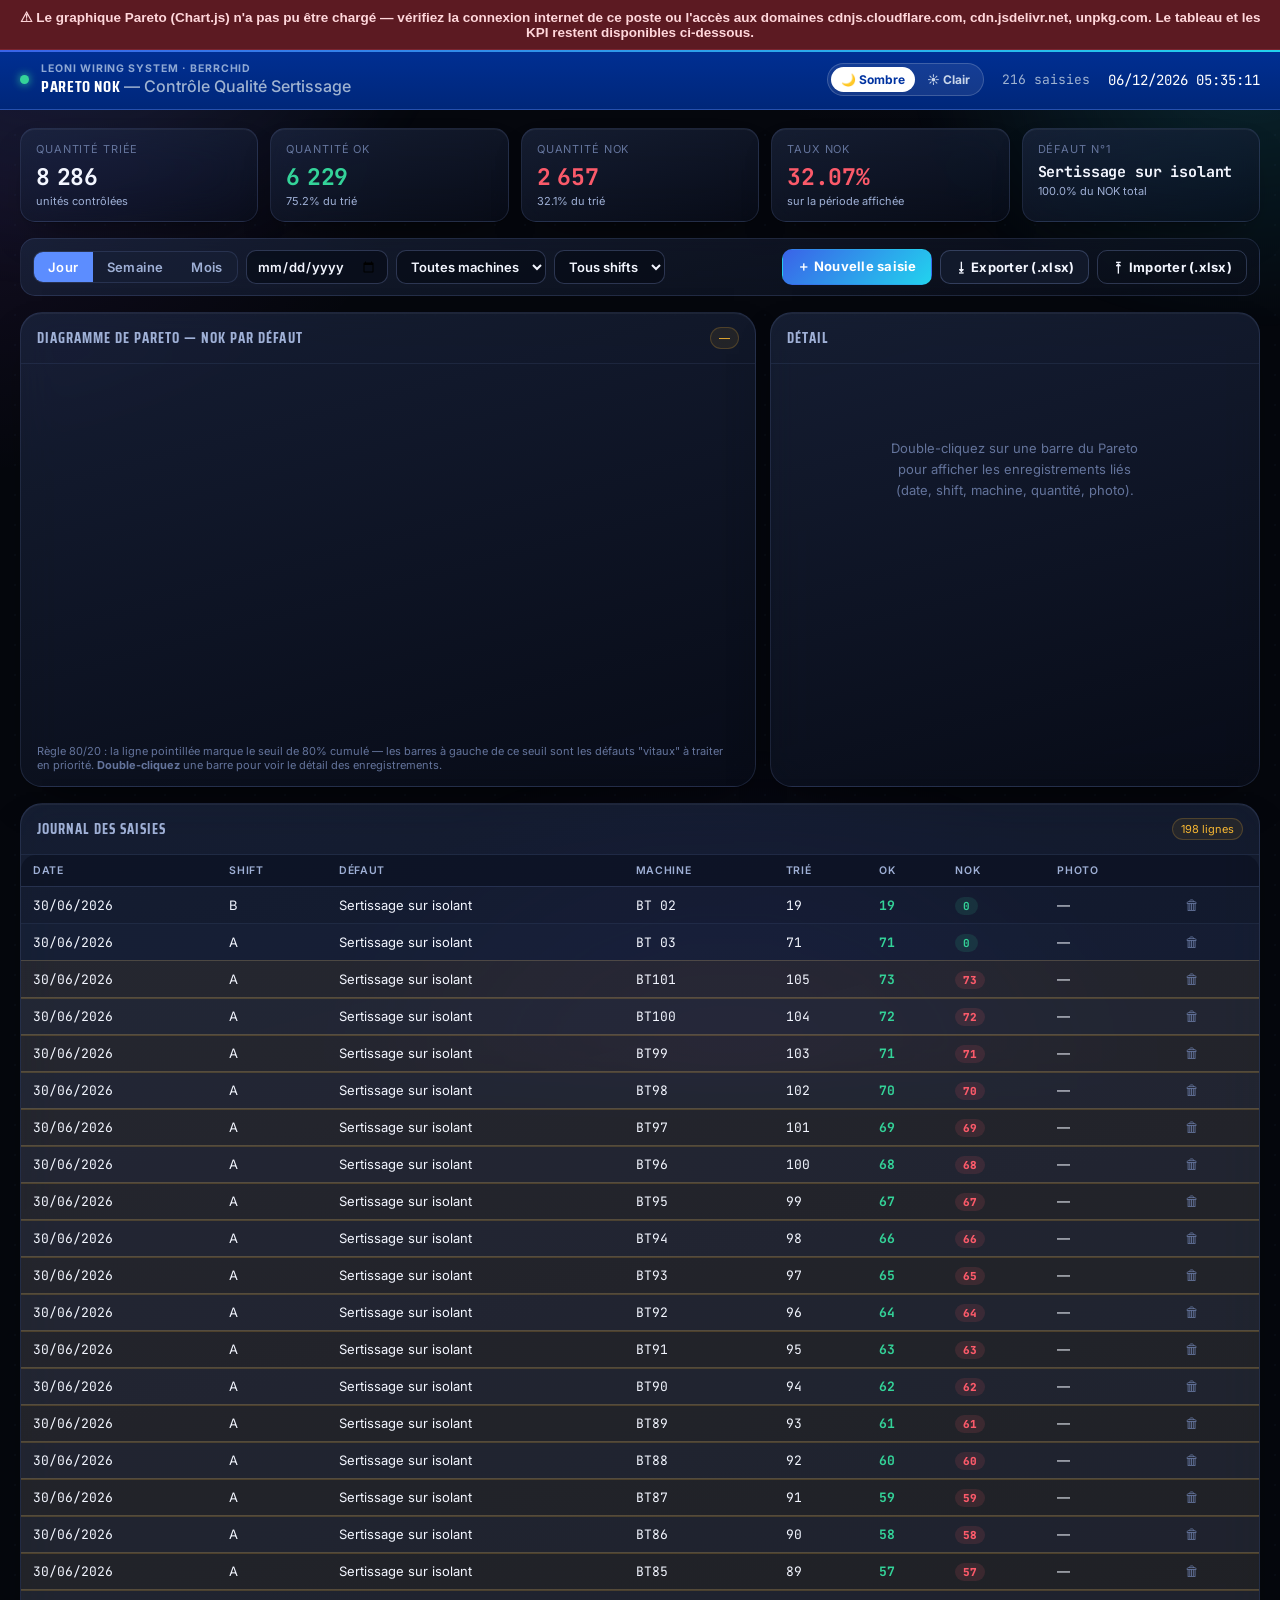
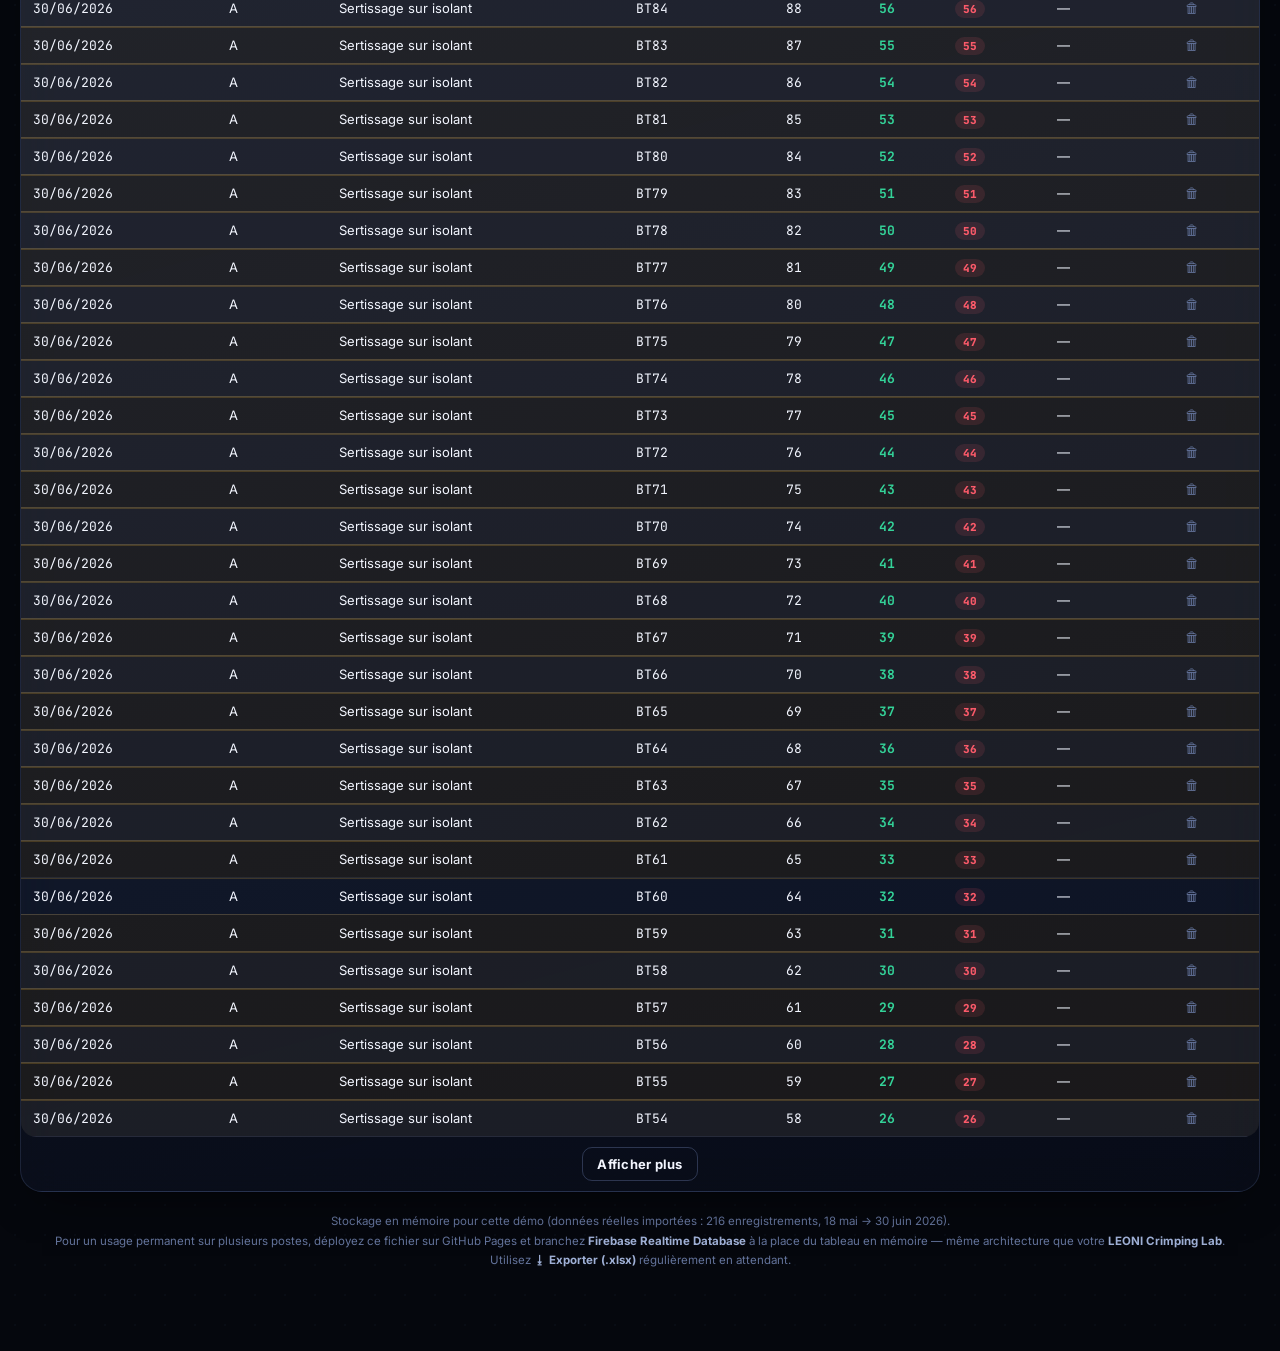
==== pareto-nok.html @ 0cf7b5db "Add files via upload" ====
<!DOCTYPE html>
<html lang="fr">
<head>
<meta charset="UTF-8">
<meta name="viewport" content="width=device-width, initial-scale=1.0">
<title>PARETO NOK — Contrôle Qualité Sertissage</title>
<link rel="preconnect" href="https://fonts.googleapis.com">
<link href="https://fonts.googleapis.com/css2?family=Inter:wght@400;500;600;700&family=JetBrains+Mono:wght@400;500;700&family=Saira+Condensed:wght@500;600;700&display=swap" rel="stylesheet">
<script>
/* Chargeur de librairies avec CDN de secours en cascade.
   Si cdnjs est bloqué par le proxy de l'usine, on retente
   automatiquement via jsDelivr puis unpkg. */
function loadScriptCascade(urls, onDone){
  let i = 0;
  function tryNext(){
    if(i >= urls.length){ onDone(false); return; }
    const s = document.createElement('script');
    s.src = urls[i];
    s.onload = ()=> onDone(true);
    s.onerror = ()=>{ i++; tryNext(); };
    document.head.appendChild(s);
  }
  tryNext();
}
window.__chartReady = new Promise(resolve=>{
  loadScriptCascade([
    'https://cdnjs.cloudflare.com/ajax/libs/Chart.js/4.4.4/chart.umd.min.js',
    'https://cdn.jsdelivr.net/npm/chart.js@4.4.4/dist/chart.umd.min.js',
    'https://unpkg.com/chart.js@4.4.4/dist/chart.umd.min.js'
  ], resolve);
});
window.__xlsxReady = new Promise(resolve=>{
  loadScriptCascade([
    'https://cdnjs.cloudflare.com/ajax/libs/exceljs/4.4.0/exceljs.min.js',
    'https://cdn.jsdelivr.net/npm/exceljs@4.4.0/dist/exceljs.min.js',
    'https://unpkg.com/exceljs@4.4.0/dist/exceljs.min.js'
  ], resolve);
});
</script>

<link rel="stylesheet" href="theme.css">
<link rel="stylesheet" href="pareto-nok.css">
</head>
<body>

<div id="netBanner" style="display:none;background:#5C1A22;color:#FFD7DB;font-family:'Rajdhani',sans-serif;
  font-weight:600;font-size:13.5px;text-align:center;padding:9px 14px;border-bottom:1px solid #7A2530;">
  ⚠ Le graphique Pareto (Chart.js) n'a pas pu être chargé — vérifiez la connexion internet de ce poste
  ou l'accès aux domaines <b>cdnjs.cloudflare.com</b>, <b>cdn.jsdelivr.net</b>, <b>unpkg.com</b>.
  Le tableau et les KPI restent disponibles ci-dessous.
</div>

<div class="cockpit">
  <div class="cockpit-left">
    <span class="led"></span>
    <div class="brand-stack">
      <span class="brand-sub">LEONI Wiring System · Berrchid</span>
      <span class="brand">Pareto NOK <span>— Contrôle Qualité Sertissage</span></span>
    </div>
  </div>
  <div class="cockpit-right">
    <div class="theme-toggle" id="themeToggle">
      <button data-theme="dark" class="active" title="Mode sombre">🌙 Sombre</button>
      <button data-theme="light" title="Mode clair">☀️ Clair</button>
    </div>
    <span id="entryCount" class="mono"></span>
    <span id="clock" class="mono"></span>
  </div>
</div>

<div class="wrap">

  <div class="kpis">
    <div class="kpi"><div class="label">Quantité triée</div><div class="val mono" id="kpiTrie">0</div><div class="sub">unités contrôlées</div></div>
    <div class="kpi"><div class="label">Quantité OK</div><div class="val green mono" id="kpiOk">0</div><div class="sub" id="kpiOkPct">—</div></div>
    <div class="kpi"><div class="label">Quantité NOK</div><div class="val red mono" id="kpiNok">0</div><div class="sub" id="kpiNokPct">—</div></div>
    <div class="kpi"><div class="label">Taux NOK</div><div class="val red mono" id="kpiRate">0%</div><div class="sub">sur la période affichée</div></div>
    <div class="kpi"><div class="label">Défaut n°1</div><div class="val mono" id="kpiTop" style="font-size:15px;">—</div><div class="sub" id="kpiTopPct">—</div></div>
  </div>

  <div class="toolbar">
    <div class="seg" id="periodSeg">
      <button data-p="day" class="active">Jour</button>
      <button data-p="week">Semaine</button>
      <button data-p="month">Mois</button>
    </div>
    <input type="date" id="dateInput">
    <input type="week" id="weekInput" style="display:none">
    <input type="month" id="monthInput" style="display:none">
    <select id="machineFilter"><option value="all">Toutes machines</option></select>
    <select id="shiftFilter">
      <option value="all">Tous shifts</option>
      <option value="A">Shift A</option>
      <option value="B">Shift B</option>
      <option value="C">Shift C</option>
    </select>
    <div class="spacer"></div>
    <button class="btn primary" id="btnAdd">＋ Nouvelle saisie</button>
    <button class="btn" id="btnExportXlsx">⭳ Exporter (.xlsx)</button>
    <label class="btn ghost" style="margin:0;cursor:pointer;">⭱ Importer (.xlsx)
      <input type="file" id="importFile" accept=".xlsx" style="display:none">
    </label>
  </div>

  <div class="grid">
    <div class="panel">
      <div class="panel-head">
        <h2>Diagramme de Pareto — NOK par défaut</h2>
        <span class="tag" id="periodLabel">—</span>
      </div>
      <div class="chart-box"><canvas id="paretoChart"></canvas></div>
      <div class="chart-hint">Règle 80/20 : la ligne pointillée marque le seuil de 80% cumulé — les barres à gauche de ce seuil sont les défauts "vitaux" à traiter en priorité. <b>Double-cliquez</b> une barre pour voir le détail des enregistrements.</div>
    </div>
    <div class="panel">
      <div class="panel-head">
        <h2 id="detailTitle">Détail</h2>
        <span class="tag" id="detailCount" style="display:none;">0</span>
      </div>
      <div class="detail-body" id="detailBody">
        <div class="empty-state">Double-cliquez sur une barre du Pareto<br>pour afficher les enregistrements liés<br>(date, shift, machine, quantité, photo).</div>
      </div>
    </div>
  </div>

  <div class="panel">
    <div class="panel-head">
      <h2>Journal des saisies</h2>
      <span class="tag" id="tblCount">0</span>
    </div>
    <div class="tbl-wrap">
      <table>
        <thead><tr>
          <th>Date</th><th>Shift</th><th>Défaut</th><th>Machine</th>
          <th>Trié</th><th>OK</th><th>NOK</th><th>Photo</th><th></th>
        </tr></thead>
        <tbody id="tblBody"></tbody>
      </table>
    </div>
    <div class="tbl-foot"><button class="btn ghost" id="btnMore" style="display:none;">Afficher plus</button></div>
  </div>

  <footer>
    Stockage en mémoire pour cette démo (données réelles importées : 216 enregistrements, 18 mai → 30 juin 2026).<br>
    Pour un usage permanent sur plusieurs postes, déployez ce fichier sur GitHub Pages et branchez <b>Firebase Realtime Database</b> à la place du tableau en mémoire — même architecture que votre <b>LEONI Crimping Lab</b>. Utilisez <b>⭳ Exporter (.xlsx)</b> régulièrement en attendant.
  </footer>
</div>

<!-- Modal saisie -->
<div class="modal-bg" id="modalAdd">
  <div class="modal">
    <div class="modal-head"><h3>Nouvelle saisie qualité</h3><button class="modal-close" data-close="modalAdd">✕</button></div>
    <div class="modal-body">
      <div class="warn-box" id="warnBox">⚠ La somme OK + NOK ne correspond pas à la quantité triée.</div>
      <div class="field-row">
        <div class="field"><label>Date</label><input type="date" id="fDate"></div>
        <div class="field"><label>Shift</label>
          <select id="fShift"><option value="A">A</option><option value="B">B</option><option value="C">C</option></select>
        </div>
      </div>
      <div class="field">
        <label>Défaut</label>
        <input list="defautList" id="fDefaut" placeholder="Ex : Sertissage sur isolant">
        <datalist id="defautList"></datalist>
      </div>
      <div class="field">
        <label>Machine</label>
        <input list="machineList" id="fMachine" placeholder="Ex : BT 06">
        <datalist id="machineList"></datalist>
      </div>
      <div class="field-row">
        <div class="field"><label>Quantité triée</label><input type="number" min="0" id="fTrie" value="0"></div>
        <div class="field"><label>Quantité OK</label><input type="number" min="0" id="fOk" value="0"></div>
      </div>
      <div class="field"><label>Quantité NOK</label><input type="number" min="0" id="fNok" value="0"></div>
      <div class="field">
        <label>Photos (pièce défectueuse) — max 6</label>
        <div class="photo-actions">
          <button type="button" class="btn ghost" id="btnPhotoFile">📁 Importer</button>
          <button type="button" class="btn ghost" id="btnPhotoCam">📷 Caméra live</button>
        </div>
        <input type="file" id="fPhoto" accept="image/*" multiple style="display:none">
        <div class="photo-count" id="photoCount">0 / 6 photo(s)</div>
        <div class="photo-grid" id="photoGrid"></div>
      </div>
      <div class="modal-actions">
        <button class="btn ghost" data-close="modalAdd">Annuler</button>
        <button class="btn primary" id="btnSave">Enregistrer</button>
      </div>
    </div>
  </div>
</div>

<!-- Modal caméra live (capture via webcam USB) -->
<div class="modal-bg" id="modalCamera">
  <div class="modal">
    <div class="modal-head"><h3>📷 Caméra live</h3><button class="modal-close" data-close="modalCamera">✕</button></div>
    <div class="modal-body">
      <video id="cameraVideo" class="camera-video" autoplay playsinline muted></video>
      <div class="camera-error" id="cameraError">Impossible d'accéder à la caméra. Vérifiez qu'une webcam USB est branchée et que l'accès a été autorisé dans le navigateur.</div>
      <div class="camera-hint" id="cameraHint">La photo sera ajoutée à la saisie en cours (max 6).</div>
      <div class="modal-actions">
        <button class="btn ghost" data-close="modalCamera">Fermer</button>
        <button class="btn primary" id="btnCameraCapture">📸 Capturer</button>
      </div>
    </div>
  </div>
</div>

<!-- Modal détail de ligne (double-clic dans le Journal) -->
<div class="modal-bg" id="modalRowDetail">
  <div class="modal">
    <div class="modal-head"><h3>Détail de la saisie</h3><button class="modal-close" data-close="modalRowDetail">✕</button></div>
    <div class="modal-body">
      <div class="warn-box" id="rowAnomalyWarn">⚠ La somme OK + NOK ne correspond pas à la quantité triée — saisie à vérifier.</div>
      <div class="field-row">
        <div class="field"><label>Date</label><div class="mono" id="rdDate" style="font-size:15px;font-weight:700;"></div></div>
        <div class="field"><label>Shift</label><div class="mono" id="rdShift" style="font-size:15px;font-weight:700;"></div></div>
      </div>
      <div class="field"><label>Défaut</label><div id="rdDefaut" style="font-size:15px;font-weight:700;"></div></div>
      <div class="field"><label>Machine</label><div class="mono" id="rdMachine" style="font-size:15px;font-weight:700;"></div></div>
      <div class="field-row">
        <div class="field"><label>Quantité triée</label><div class="mono" id="rdTrie" style="font-size:20px;font-weight:700;"></div></div>
        <div class="field"><label>Taux NOK (cette saisie)</label><div class="mono" id="rdRate" style="font-size:20px;font-weight:700;"></div></div>
      </div>
      <div class="field-row">
        <div class="field"><label>Quantité OK</label><div class="mono qty-ok" id="rdOk" style="font-size:24px;"></div></div>
        <div class="field"><label>Quantité NOK</label><div class="mono qty-nok" id="rdNok" style="font-size:24px;"></div></div>
      </div>
      <div class="field" id="rdPhotoWrap">
        <label>Photos</label>
        <div class="photo-grid" id="rdPhotoGrid"></div>
      </div>
      <div class="modal-actions">
        <button class="btn ghost" data-close="modalRowDetail">Fermer</button>
        <button class="btn primary" id="rdDeleteBtn">🗑 Supprimer cette saisie</button>
      </div>
    </div>
  </div>
</div>

<!-- Modal photo -->
<div class="modal-bg" id="modalPhoto">
  <div class="modal photo-modal">
    <div class="modal-head"><h3>Photo</h3><button class="modal-close" data-close="modalPhoto">✕</button></div>
    <div class="modal-body">
      <img id="photoFull" class="viewer-main" src="">
      <div class="viewer-thumbs" id="viewerThumbs"></div>
    </div>
  </div>
</div>

<script id="seed-data" type="application/json">[{"date": "2026-05-18", "shift": "C", "defaut": "Sertissage sur isolant", "machine": "BT 06", "trie": 52, "ok": 52, "nok": 0}, {"date": "2026-05-18", "shift": "A", "defaut": "Sertissage sur isolant", "machine": "BT 06", "trie": 31, "ok": 31, "nok": 2}, {"date": "2026-05-18", "shift": "B", "defaut": "Sertissage sur isolant", "machine": "BT 06", "trie": 37, "ok": 37, "nok": 0}, {"date": "2026-05-19", "shift": "C", "defaut": "Sertissage sur isolant", "machine": "BT 06", "trie": 38, "ok": 38, "nok": 0}, {"date": "2026-05-19", "shift": "A", "defaut": "Sertissage sur isolant", "machine": "BT 06", "trie": 24, "ok": 24, "nok": 0}, {"date": "2026-05-19", "shift": "B", "defaut": "Sertissage sur isolant", "machine": "BT 06", "trie": 51, "ok": 51, "nok": 0}, {"date": "2026-05-20", "shift": "C", "defaut": "Sertissage sur isolant", "machine": "BT 06", "trie": 37, "ok": 37, "nok": 0}, {"date": "2026-05-20", "shift": "A", "defaut": "Sertissage sur isolant", "machine": "BT 06", "trie": 43, "ok": 43, "nok": 0}, {"date": "2026-05-20", "shift": "B", "defaut": "Sertissage sur isolant", "machine": "BT 06", "trie": 40, "ok": 40, "nok": 0}, {"date": "2026-05-21", "shift": "C", "defaut": "Sertissage sur isolant", "machine": "BT 06", "trie": 38, "ok": 38, "nok": 0}, {"date": "2026-05-21", "shift": "A", "defaut": "Sertissage sur isolant", "machine": "BT 06", "trie": 30, "ok": 30, "nok": 0}, {"date": "2026-05-21", "shift": "B", "defaut": "Sertissage sur isolant", "machine": "BT 06", "trie": 51, "ok": 51, "nok": 0}, {"date": "2026-05-22", "shift": "C", "defaut": "Sertissage sur isolant", "machine": "BT 06", "trie": 40, "ok": 40, "nok": 0}, {"date": "2026-05-22", "shift": "A", "defaut": "Sertissage sur isolant", "machine": "BT 06", "trie": 32, "ok": 32, "nok": 0}, {"date": "2026-05-22", "shift": "B", "defaut": "Sertissage sur isolant", "machine": "BT 06", "trie": 44, "ok": 44, "nok": 0}, {"date": "2026-05-23", "shift": "C", "defaut": "Sertissage sur isolant", "machine": "BT 06", "trie": 35, "ok": 35, "nok": 0}, {"date": "2026-05-23", "shift": "A", "defaut": "Sertissage sur isolant", "machine": "BT 06", "trie": 64, "ok": 64, "nok": 0}, {"date": "2026-05-23", "shift": "B", "defaut": "Sertissage sur isolant", "machine": "BT 06", "trie": 20, "ok": 20, "nok": 0}, {"date": "2026-06-01", "shift": "C", "defaut": "Sertissage sur isolant", "machine": "BT 06", "trie": 24, "ok": 24, "nok": 0}, {"date": "2026-06-01", "shift": "B", "defaut": "Sertissage sur isolant", "machine": "BT 06", "trie": 60, "ok": 60, "nok": 0}, {"date": "2026-06-01", "shift": "A", "defaut": "Sertissage sur isolant", "machine": "BT 06", "trie": 40, "ok": 40, "nok": 0}, {"date": "2026-06-02", "shift": "C", "defaut": "Sertissage sur isolant", "machine": "BT 06", "trie": 100, "ok": 100, "nok": 0}, {"date": "2026-06-02", "shift": "B", "defaut": "Sertissage sur isolant", "machine": "BT 06", "trie": 70, "ok": 70, "nok": 0}, {"date": "2026-06-02", "shift": "A", "defaut": "Sertissage sur isolant", "machine": "BT 06", "trie": 86, "ok": 86, "nok": 0}, {"date": "2026-06-03", "shift": "C", "defaut": "Sertissage sur isolant", "machine": "BT 06", "trie": 63, "ok": 63, "nok": 0}, {"date": "2026-06-03", "shift": "A", "defaut": "Sertissage sur isolant", "machine": "BT 06", "trie": 177, "ok": 177, "nok": 0}, {"date": "2026-06-03", "shift": "B", "defaut": "Sertissage sur isolant", "machine": "BT 06", "trie": 92, "ok": 92, "nok": 0}, {"date": "2026-06-04", "shift": "C", "defaut": "Sertissage sur isolant", "machine": "BT 06", "trie": 2, "ok": 2, "nok": 0}, {"date": "2026-06-04", "shift": "A", "defaut": "Sertissage sur isolant", "machine": "BT 06", "trie": 34, "ok": 34, "nok": 0}, {"date": "2026-06-04", "shift": "B", "defaut": "Sertissage sur isolant", "machine": "BT 06", "trie": 19, "ok": 19, "nok": 0}, {"date": "2026-06-05", "shift": "B", "defaut": "Connexion vide", "machine": "BT 06", "trie": 16, "ok": 15, "nok": 1}, {"date": "2026-06-05", "shift": "A", "defaut": "Sertissage sur isolant", "machine": "BT 06", "trie": 5, "ok": 5, "nok": 0}, {"date": "2026-06-05", "shift": "C", "defaut": "Sertissage sur isolant", "machine": "BT 06", "trie": 10, "ok": 10, "nok": 0}, {"date": "2026-06-06", "shift": "B", "defaut": "Sertissage sur isolant", "machine": "BT 06", "trie": 5, "ok": 5, "nok": 0}, {"date": "2026-06-06", "shift": "C", "defaut": "Sertissage sur isolant", "machine": "BT 06", "trie": 4, "ok": 4, "nok": 0}, {"date": "2026-06-08", "shift": "B", "defaut": "Sertissage sur isolant", "machine": "BT 06", "trie": 17, "ok": 17, "nok": 0}, {"date": "2026-06-08", "shift": "C", "defaut": "Sertissage sur isolant", "machine": "BT 06", "trie": 40, "ok": 40, "nok": 0}, {"date": "2026-06-08", "shift": "A", "defaut": "Sertissage sur isolant", "machine": "BT 06", "trie": 32, "ok": 32, "nok": 0}, {"date": "2026-06-09", "shift": "B", "defaut": "Sertissage sur isolant", "machine": "BT 06", "trie": 32, "ok": 32, "nok": 0}, {"date": "2026-06-09", "shift": "C", "defaut": "Sertissage sur isolant", "machine": "BT 06", "trie": 60, "ok": 60, "nok": 0}, {"date": "2026-06-09", "shift": "A", "defaut": "Sertissage sur isolant", "machine": "BT 06", "trie": 17, "ok": 17, "nok": 0}, {"date": "2026-06-10", "shift": "B", "defaut": "Sertissage sur isolant", "machine": "BT 06", "trie": 26, "ok": 26, "nok": 0}, {"date": "2026-06-10", "shift": "C", "defaut": "Sertissage sur isolant", "machine": "BT 06", "trie": 50, "ok": 50, "nok": 0}, {"date": "2026-06-10", "shift": "A", "defaut": "Sertissage sur isolant", "machine": "BT 06", "trie": 19, "ok": 19, "nok": 0}, {"date": "2026-06-11", "shift": "C", "defaut": "Sertissage sur isolant", "machine": "BT 06", "trie": 11, "ok": 11, "nok": 0}, {"date": "2026-06-11", "shift": "B", "defaut": "Sertissage sur isolant", "machine": "BT 06", "trie": 47, "ok": 47, "nok": 0}, {"date": "2026-06-11", "shift": "A", "defaut": "Sertissage sur isolant", "machine": "BT 06", "trie": 48, "ok": 48, "nok": 0}, {"date": "2026-06-12", "shift": "A", "defaut": "Sertissage sur isolant", "machine": "BT 06", "trie": 16, "ok": 16, "nok": 0}, {"date": "2026-06-12", "shift": "B", "defaut": "Sertissage sur isolant", "machine": "BT 06", "trie": 20, "ok": 20, "nok": 0}, {"date": "2026-06-12", "shift": "C", "defaut": "Sertissage sur isolant", "machine": "BT 06", "trie": 32, "ok": 32, "nok": 0}, {"date": "2026-06-13", "shift": "B", "defaut": "Sertissage sur isolant", "machine": "BT 06", "trie": 126, "ok": 126, "nok": 0}, {"date": "2026-06-13", "shift": "C", "defaut": "Sertissage sur isolant", "machine": "BT 06", "trie": 51, "ok": 51, "nok": 0}, {"date": "2026-06-15", "shift": "A", "defaut": "Sertissage sur isolant", "machine": "BT 06", "trie": 14, "ok": 14, "nok": 0}, {"date": "2026-06-15", "shift": "B", "defaut": "Sertissage sur isolant", "machine": "BT 06", "trie": 9, "ok": 9, "nok": 0}, {"date": "2026-06-15", "shift": "C", "defaut": "Sertissage sur isolant", "machine": "BT 06", "trie": 3, "ok": 3, "nok": 0}, {"date": "2026-06-16", "shift": "C", "defaut": "Sertissage sur isolant", "machine": "BT 06", "trie": 12, "ok": 12, "nok": 0}, {"date": "2026-06-16", "shift": "A", "defaut": "Sertissage sur isolant", "machine": "BT 06", "trie": 17, "ok": 17, "nok": 0}, {"date": "2026-06-16", "shift": "B", "defaut": "Sertissage sur isolant", "machine": "BT 06", "trie": 38, "ok": 38, "nok": 0}, {"date": "2026-06-17", "shift": "C", "defaut": "Sertissage sur isolant", "machine": "BT 06", "trie": 20, "ok": 20, "nok": 0}, {"date": "2026-06-17", "shift": "A", "defaut": "Sertissage sur isolant", "machine": "BT 06", "trie": 3, "ok": 3, "nok": 0}, {"date": "2026-06-17", "shift": "B", "defaut": "Sertissage sur isolant", "machine": "BT 06", "trie": 38, "ok": 38, "nok": 0}, {"date": "2026-06-18", "shift": "B", "defaut": "Sertissage sur isolant", "machine": "BT 06", "trie": 150, "ok": 150, "nok": 0}, {"date": "2026-06-18", "shift": "A", "defaut": "Sertissage sur isolant", "machine": "BT 06", "trie": 30, "ok": 30, "nok": 0}, {"date": "2026-06-18", "shift": "C", "defaut": "Sertissage sur isolant", "machine": "BT 06", "trie": 25, "ok": 25, "nok": 0}, {"date": "2026-06-19", "shift": "B", "defaut": "Sertissage sur isolant", "machine": "BT 06", "trie": 83, "ok": 83, "nok": 0}, {"date": "2026-06-19", "shift": "A", "defaut": "Sertissage sur isolant", "machine": "BT 06", "trie": 50, "ok": 50, "nok": 0}, {"date": "2026-06-19", "shift": "C", "defaut": "Sertissage sur isolant", "machine": "BT 06", "trie": 29, "ok": 29, "nok": 0}, {"date": "2026-06-20", "shift": "C", "defaut": "Sertissage sur isolant", "machine": "BT 06", "trie": 42, "ok": 42, "nok": 0}, {"date": "2026-06-20", "shift": "A", "defaut": "Sertissage sur isolant", "machine": "BT 06", "trie": 4, "ok": 4, "nok": 0}, {"date": "2026-06-22", "shift": "A", "defaut": "Sertissage sur isolant", "machine": "BT 06", "trie": 12, "ok": 12, "nok": 0}, {"date": "2026-06-22", "shift": "B", "defaut": "Sertissage sur isolant", "machine": "BT 06", "trie": 43, "ok": 43, "nok": 0}, {"date": "2026-06-22", "shift": "B", "defaut": "Sertissage sur isolant", "machine": "BT 06", "trie": 33, "ok": 33, "nok": 0}, {"date": "2026-06-22", "shift": "A", "defaut": "Brin échappe", "machine": "BT 08", "trie": 30, "ok": 30, "nok": 0}, {"date": "2026-06-22", "shift": "B", "defaut": "Brin échappe", "machine": "BT 08", "trie": 10, "ok": 10, "nok": 0}, {"date": "2026-06-22", "shift": "C", "defaut": "Brin échappe", "machine": "BT 08", "trie": 21, "ok": 21, "nok": 0}, {"date": "2026-06-22", "shift": "A", "defaut": "Sertissage sur isolant", "machine": "BT 04", "trie": 50, "ok": 50, "nok": 0}, {"date": "2026-06-22", "shift": "B", "defaut": "Sertissage sur isolant", "machine": "BT 04", "trie": 35, "ok": 35, "nok": 0}, {"date": "2026-06-22", "shift": "C", "defaut": "Sertissage sur isolant", "machine": "BT 03", "trie": 9, "ok": 9, "nok": 0}, {"date": "2026-06-22", "shift": "A", "defaut": "Sertissage sur isolant", "machine": "SCHAFER", "trie": 6, "ok": 6, "nok": 0}, {"date": "2026-06-23", "shift": "A", "defaut": "Sertissage sur isolant", "machine": "BT 06", "trie": 37, "ok": 37, "nok": 0}, {"date": "2026-06-23", "shift": "A", "defaut": "Brin échappe", "machine": "BT 08", "trie": 16, "ok": 16, "nok": 0}, {"date": "2026-06-23", "shift": "A", "defaut": "Sertissage sur isolant", "machine": "BT 04", "trie": 1, "ok": 1, "nok": 0}, {"date": "2026-06-23", "shift": "A", "defaut": "Sertissage sur isolant", "machine": "BT 05", "trie": 6, "ok": 6, "nok": 0}, {"date": "2026-06-23", "shift": "B", "defaut": "Brin échappe", "machine": "BT06", "trie": 40, "ok": 40, "nok": 0}, {"date": "2026-06-23", "shift": "B", "defaut": "Sertissage sur isolant", "machine": "BT 02", "trie": 12, "ok": 12, "nok": 0}, {"date": "2026-06-23", "shift": "B", "defaut": "Sertissage sur isolant", "machine": "BT 03", "trie": 8, "ok": 0, "nok": 0}, {"date": "2026-06-23", "shift": "B", "defaut": "Sertissage sur isolant", "machine": "BT 07", "trie": 1, "ok": 1, "nok": 0}, {"date": "2026-06-23", "shift": "B", "defaut": "Sertissage sur isolant", "machine": "SCHAFER", "trie": 0, "ok": 0, "nok": 0}, {"date": "2026-06-23", "shift": "C", "defaut": "Brin échappe", "machine": "BT 08", "trie": 31, "ok": 31, "nok": 0}, {"date": "2026-06-23", "shift": "C", "defaut": "Sertissage sur isolant", "machine": "BT 06", "trie": 10, "ok": 10, "nok": 0}, {"date": "2026-06-23", "shift": "C", "defaut": "Sertissage sur isolant", "machine": "BT 03", "trie": 17, "ok": 17, "nok": 0}, {"date": "2026-06-23", "shift": "C", "defaut": "Sertissage sur isolant", "machine": "BT 07", "trie": 3, "ok": 3, "nok": 0}, {"date": "2026-06-23", "shift": "C", "defaut": "Sertissage sur isolant", "machine": "BT 02", "trie": 8, "ok": 8, "nok": 0}, {"date": "2026-06-24", "shift": "A", "defaut": "Brin échappe", "machine": "BT 08", "trie": 3, "ok": 3, "nok": 0}, {"date": "2026-06-24", "shift": "A", "defaut": "Sertissage sur isolant", "machine": "BT 06", "trie": 25, "ok": 25, "nok": 0}, {"date": "2026-06-24", "shift": "B", "defaut": "Sertissage sur isolant", "machine": "BT03", "trie": 9, "ok": 9, "nok": 0}, {"date": "2026-06-24", "shift": "B", "defaut": "Sertissage sur isolant", "machine": "BT 07", "trie": 2, "ok": 2, "nok": 0}, {"date": "2026-06-24", "shift": "B", "defaut": "Brin échappe", "machine": "BT 08", "trie": 31, "ok": 31, "nok": 0}, {"date": "2026-06-24", "shift": "B", "defaut": "Sertissage sur isolant", "machine": "BT 04", "trie": 1, "ok": 1, "nok": 0}, {"date": "2026-06-24", "shift": "B", "defaut": "Sertissage sur isolant", "machine": "BT 06", "trie": 68, "ok": 68, "nok": 0}, {"date": "2026-06-24", "shift": "B", "defaut": "Sertissage sur isolant", "machine": "BT 02", "trie": 11, "ok": 11, "nok": 0}, {"date": "2026-06-24", "shift": "B", "defaut": "Sertissage sur isolant", "machine": "SCHAFER", "trie": 0, "ok": 0, "nok": 0}, {"date": "2026-06-24", "shift": "C", "defaut": "Sertissage sur isolant", "machine": "BT 06", "trie": 33, "ok": 33, "nok": 0}, {"date": "2026-06-24", "shift": "C", "defaut": "Sertissage sur isolant", "machine": "BT 02", "trie": 11, "ok": 11, "nok": 0}, {"date": "2026-06-24", "shift": "C", "defaut": "Sertissage sur isolant", "machine": "BT 03", "trie": 10, "ok": 10, "nok": 0}, {"date": "2026-06-24", "shift": "C", "defaut": "Sertissage sur isolant", "machine": "BT 07", "trie": 2, "ok": 2, "nok": 0}, {"date": "2026-06-24", "shift": "C", "defaut": "Sertissage sur isolant", "machine": "BT 08", "trie": 21, "ok": 21, "nok": 0}, {"date": "2026-06-25", "shift": "A", "defaut": "Sertissage sur isolant", "machine": "BT 06", "trie": 20, "ok": 20, "nok": 0}, {"date": "2026-06-25", "shift": "B", "defaut": "Sertissage sur isolant", "machine": "BT 07", "trie": 3, "ok": 3, "nok": 0}, {"date": "2026-06-25", "shift": "B", "defaut": "Sertissage sur isolant", "machine": "BT 04", "trie": 3, "ok": 3, "nok": 0}, {"date": "2026-06-25", "shift": "B", "defaut": "Sertissage sur isolant", "machine": "BT 03", "trie": 7, "ok": 7, "nok": 0}, {"date": "2026-06-25", "shift": "B", "defaut": "Sertissage sur isolant", "machine": "SCHAFER", "trie": 0, "ok": 0, "nok": 0}, {"date": "2026-06-25", "shift": "B", "defaut": "Sertissage sur isolant", "machine": "BT 06", "trie": 132, "ok": 132, "nok": 0}, {"date": "2026-06-25", "shift": "B", "defaut": "Sertissage sur isolant", "machine": "BT 08", "trie": 19, "ok": 19, "nok": 0}, {"date": "2026-06-25", "shift": "C", "defaut": "Sertissage sur isolant", "machine": "BT 02", "trie": 13, "ok": 13, "nok": 0}, {"date": "2026-06-25", "shift": "C", "defaut": "Sertissage sur isolant", "machine": "BT 04", "trie": 14, "ok": 14, "nok": 0}, {"date": "2026-06-25", "shift": "C", "defaut": "Brin échappe", "machine": "BT 08", "trie": 12, "ok": 12, "nok": 0}, {"date": "2026-06-26", "shift": "B", "defaut": "Brin échappe", "machine": "BT 08", "trie": 26, "ok": 26, "nok": 0}, {"date": "2026-06-26", "shift": "B", "defaut": "Sertissage sur isolant", "machine": "BT 04", "trie": 2, "ok": 2, "nok": 0}, {"date": "2026-06-26", "shift": "B", "defaut": "Sertissage sur isolant", "machine": "BT 06", "trie": 38, "ok": 38, "nok": 0}, {"date": "2026-06-26", "shift": "B", "defaut": "Sertissage sur isolant", "machine": "BT 03", "trie": 6, "ok": 6, "nok": 0}, {"date": "2026-06-26", "shift": "B", "defaut": "Sertissage sur isolant", "machine": "BT 02", "trie": 16, "ok": 16, "nok": 0}, {"date": "2026-06-26", "shift": "B", "defaut": "Sertissage sur isolant", "machine": "BT 07", "trie": 3, "ok": 3, "nok": 0}, {"date": "2026-06-26", "shift": "B", "defaut": "Sertissage sur isolant", "machine": "SCHAFER", "trie": 0, "ok": 0, "nok": 0}, {"date": "2026-06-26", "shift": "A", "defaut": "Sertissage sur isolant", "machine": "BT04/07", "trie": 0, "ok": 0, "nok": 0}, {"date": "2026-06-26", "shift": "A", "defaut": "Sertissage sur isolant", "machine": "BT06", "trie": 9, "ok": 9, "nok": 0}, {"date": "2026-06-26", "shift": "A", "defaut": "Brin échappe", "machine": "BT 08", "trie": 0, "ok": 0, "nok": 0}, {"date": "2026-06-26", "shift": "C", "defaut": "Sertissage sur isolant", "machine": "BT 02", "trie": 40, "ok": 40, "nok": 0}, {"date": "2026-06-26", "shift": "C", "defaut": "Sertissage sur isolant", "machine": "BT 06", "trie": 24, "ok": 24, "nok": 0}, {"date": "2026-06-26", "shift": "C", "defaut": "Brin échappe", "machine": "BT 08", "trie": 7, "ok": 7, "nok": 0}, {"date": "2026-06-27", "shift": "A", "defaut": "Sertissage sur isolant", "machine": "BT 04/07", "trie": 0, "ok": 0, "nok": 0}, {"date": "2026-06-27", "shift": "A", "defaut": "Sertissage sur isolant", "machine": "BT 06", "trie": 10, "ok": 10, "nok": 0}, {"date": "2026-06-27", "shift": "A", "defaut": "Sertissage sur isolant", "machine": "BT 08", "trie": 11, "ok": 11, "nok": 0}, {"date": "2026-06-27", "shift": "B", "defaut": "Sertissage sur isolant", "machine": "BT 03", "trie": 4, "ok": 4, "nok": 0}, {"date": "2026-06-27", "shift": "B", "defaut": "Sertissage sur isolant", "machine": "BT 06", "trie": 69, "ok": 69, "nok": 0}, {"date": "2026-06-27", "shift": "B", "defaut": "Sertissage sur isolant", "machine": "BT 07", "trie": 3, "ok": 3, "nok": 0}, {"date": "2026-06-28", "shift": "C", "defaut": "Sertissage sur isolant", "machine": "BT 06", "trie": 22, "ok": 22, "nok": 0}, {"date": "2026-06-29", "shift": "C", "defaut": "Sertissage sur isolant", "machine": "BT 07", "trie": 1, "ok": 1, "nok": 0}, {"date": "2026-06-29", "shift": "C", "defaut": "Sertissage sur isolant", "machine": "BT 03", "trie": 46, "ok": 46, "nok": 0}, {"date": "2026-06-29", "shift": "C", "defaut": "Brin échappe", "machine": "BT 08", "trie": 8, "ok": 8, "nok": 0}, {"date": "2026-06-29", "shift": "C", "defaut": "Sertissage sur isolant", "machine": "BT 02", "trie": 29, "ok": 29, "nok": 0}, {"date": "2026-06-29", "shift": "B", "defaut": "Sertissage sur isolant", "machine": "BT 04", "trie": 3, "ok": 3, "nok": 0}, {"date": "2026-06-29", "shift": "B", "defaut": "Brin échappe", "machine": "BT 08", "trie": 8, "ok": 8, "nok": 0}, {"date": "2026-06-29", "shift": "B", "defaut": "Sertissage sur isolant", "machine": "BT 07", "trie": 2, "ok": 2, "nok": 0}, {"date": "2026-06-29", "shift": "B", "defaut": "Sertissage sur isolant", "machine": "BT 06", "trie": 92, "ok": 92, "nok": 0}, {"date": "2026-06-29", "shift": "B", "defaut": "Sertissage sur isolant", "machine": "BT02", "trie": 17, "ok": 17, "nok": 0}, {"date": "2026-06-30", "shift": "B", "defaut": "Sertissage sur isolant", "machine": "BT 06", "trie": 32, "ok": 32, "nok": 0}, {"date": "2026-06-30", "shift": "C", "defaut": "Sertissage sur isolant", "machine": "BT 05", "trie": 1, "ok": 1, "nok": 0}, {"date": "2026-06-30", "shift": "B", "defaut": "Sertissage sur isolant", "machine": "BT 08", "trie": 30, "ok": 30, "nok": 0}, {"date": "2026-06-30", "shift": "C", "defaut": "Sertissage sur isolant", "machine": "BT 06", "trie": 26, "ok": 26, "nok": 0}, {"date": "2026-06-30", "shift": "A", "defaut": "Sertissage sur isolant", "machine": "BT38", "trie": 42, "ok": 10, "nok": 10}, {"date": "2026-06-30", "shift": "A", "defaut": "Sertissage sur isolant", "machine": "BT39", "trie": 43, "ok": 11, "nok": 11}, {"date": "2026-06-30", "shift": "A", "defaut": "Sertissage sur isolant", "machine": "BT40", "trie": 44, "ok": 12, "nok": 12}, {"date": "2026-06-30", "shift": "A", "defaut": "Sertissage sur isolant", "machine": "BT41", "trie": 45, "ok": 13, "nok": 13}, {"date": "2026-06-30", "shift": "A", "defaut": "Sertissage sur isolant", "machine": "BT42", "trie": 46, "ok": 14, "nok": 14}, {"date": "2026-06-30", "shift": "A", "defaut": "Sertissage sur isolant", "machine": "BT43", "trie": 47, "ok": 15, "nok": 15}, {"date": "2026-06-30", "shift": "A", "defaut": "Sertissage sur isolant", "machine": "BT44", "trie": 48, "ok": 16, "nok": 16}, {"date": "2026-06-30", "shift": "A", "defaut": "Sertissage sur isolant", "machine": "BT45", "trie": 49, "ok": 17, "nok": 17}, {"date": "2026-06-30", "shift": "A", "defaut": "Sertissage sur isolant", "machine": "BT46", "trie": 50, "ok": 18, "nok": 18}, {"date": "2026-06-30", "shift": "A", "defaut": "Sertissage sur isolant", "machine": "BT47", "trie": 51, "ok": 19, "nok": 19}, {"date": "2026-06-30", "shift": "A", "defaut": "Sertissage sur isolant", "machine": "BT48", "trie": 52, "ok": 20, "nok": 20}, {"date": "2026-06-30", "shift": "A", "defaut": "Sertissage sur isolant", "machine": "BT49", "trie": 53, "ok": 21, "nok": 21}, {"date": "2026-06-30", "shift": "A", "defaut": "Sertissage sur isolant", "machine": "BT50", "trie": 54, "ok": 22, "nok": 22}, {"date": "2026-06-30", "shift": "A", "defaut": "Sertissage sur isolant", "machine": "BT51", "trie": 55, "ok": 23, "nok": 23}, {"date": "2026-06-30", "shift": "A", "defaut": "Sertissage sur isolant", "machine": "BT52", "trie": 56, "ok": 24, "nok": 24}, {"date": "2026-06-30", "shift": "A", "defaut": "Sertissage sur isolant", "machine": "BT53", "trie": 57, "ok": 25, "nok": 25}, {"date": "2026-06-30", "shift": "A", "defaut": "Sertissage sur isolant", "machine": "BT54", "trie": 58, "ok": 26, "nok": 26}, {"date": "2026-06-30", "shift": "A", "defaut": "Sertissage sur isolant", "machine": "BT55", "trie": 59, "ok": 27, "nok": 27}, {"date": "2026-06-30", "shift": "A", "defaut": "Sertissage sur isolant", "machine": "BT56", "trie": 60, "ok": 28, "nok": 28}, {"date": "2026-06-30", "shift": "A", "defaut": "Sertissage sur isolant", "machine": "BT57", "trie": 61, "ok": 29, "nok": 29}, {"date": "2026-06-30", "shift": "A", "defaut": "Sertissage sur isolant", "machine": "BT58", "trie": 62, "ok": 30, "nok": 30}, {"date": "2026-06-30", "shift": "A", "defaut": "Sertissage sur isolant", "machine": "BT59", "trie": 63, "ok": 31, "nok": 31}, {"date": "2026-06-30", "shift": "A", "defaut": "Sertissage sur isolant", "machine": "BT60", "trie": 64, "ok": 32, "nok": 32}, {"date": "2026-06-30", "shift": "A", "defaut": "Sertissage sur isolant", "machine": "BT61", "trie": 65, "ok": 33, "nok": 33}, {"date": "2026-06-30", "shift": "A", "defaut": "Sertissage sur isolant", "machine": "BT62", "trie": 66, "ok": 34, "nok": 34}, {"date": "2026-06-30", "shift": "A", "defaut": "Sertissage sur isolant", "machine": "BT63", "trie": 67, "ok": 35, "nok": 35}, {"date": "2026-06-30", "shift": "A", "defaut": "Sertissage sur isolant", "machine": "BT64", "trie": 68, "ok": 36, "nok": 36}, {"date": "2026-06-30", "shift": "A", "defaut": "Sertissage sur isolant", "machine": "BT65", "trie": 69, "ok": 37, "nok": 37}, {"date": "2026-06-30", "shift": "A", "defaut": "Sertissage sur isolant", "machine": "BT66", "trie": 70, "ok": 38, "nok": 38}, {"date": "2026-06-30", "shift": "A", "defaut": "Sertissage sur isolant", "machine": "BT67", "trie": 71, "ok": 39, "nok": 39}, {"date": "2026-06-30", "shift": "A", "defaut": "Sertissage sur isolant", "machine": "BT68", "trie": 72, "ok": 40, "nok": 40}, {"date": "2026-06-30", "shift": "A", "defaut": "Sertissage sur isolant", "machine": "BT69", "trie": 73, "ok": 41, "nok": 41}, {"date": "2026-06-30", "shift": "A", "defaut": "Sertissage sur isolant", "machine": "BT70", "trie": 74, "ok": 42, "nok": 42}, {"date": "2026-06-30", "shift": "A", "defaut": "Sertissage sur isolant", "machine": "BT71", "trie": 75, "ok": 43, "nok": 43}, {"date": "2026-06-30", "shift": "A", "defaut": "Sertissage sur isolant", "machine": "BT72", "trie": 76, "ok": 44, "nok": 44}, {"date": "2026-06-30", "shift": "A", "defaut": "Sertissage sur isolant", "machine": "BT73", "trie": 77, "ok": 45, "nok": 45}, {"date": "2026-06-30", "shift": "A", "defaut": "Sertissage sur isolant", "machine": "BT74", "trie": 78, "ok": 46, "nok": 46}, {"date": "2026-06-30", "shift": "A", "defaut": "Sertissage sur isolant", "machine": "BT75", "trie": 79, "ok": 47, "nok": 47}, {"date": "2026-06-30", "shift": "A", "defaut": "Sertissage sur isolant", "machine": "BT76", "trie": 80, "ok": 48, "nok": 48}, {"date": "2026-06-30", "shift": "A", "defaut": "Sertissage sur isolant", "machine": "BT77", "trie": 81, "ok": 49, "nok": 49}, {"date": "2026-06-30", "shift": "A", "defaut": "Sertissage sur isolant", "machine": "BT78", "trie": 82, "ok": 50, "nok": 50}, {"date": "2026-06-30", "shift": "A", "defaut": "Sertissage sur isolant", "machine": "BT79", "trie": 83, "ok": 51, "nok": 51}, {"date": "2026-06-30", "shift": "A", "defaut": "Sertissage sur isolant", "machine": "BT80", "trie": 84, "ok": 52, "nok": 52}, {"date": "2026-06-30", "shift": "A", "defaut": "Sertissage sur isolant", "machine": "BT81", "trie": 85, "ok": 53, "nok": 53}, {"date": "2026-06-30", "shift": "A", "defaut": "Sertissage sur isolant", "machine": "BT82", "trie": 86, "ok": 54, "nok": 54}, {"date": "2026-06-30", "shift": "A", "defaut": "Sertissage sur isolant", "machine": "BT83", "trie": 87, "ok": 55, "nok": 55}, {"date": "2026-06-30", "shift": "A", "defaut": "Sertissage sur isolant", "machine": "BT84", "trie": 88, "ok": 56, "nok": 56}, {"date": "2026-06-30", "shift": "A", "defaut": "Sertissage sur isolant", "machine": "BT85", "trie": 89, "ok": 57, "nok": 57}, {"date": "2026-06-30", "shift": "A", "defaut": "Sertissage sur isolant", "machine": "BT86", "trie": 90, "ok": 58, "nok": 58}, {"date": "2026-06-30", "shift": "A", "defaut": "Sertissage sur isolant", "machine": "BT87", "trie": 91, "ok": 59, "nok": 59}, {"date": "2026-06-30", "shift": "A", "defaut": "Sertissage sur isolant", "machine": "BT88", "trie": 92, "ok": 60, "nok": 60}, {"date": "2026-06-30", "shift": "A", "defaut": "Sertissage sur isolant", "machine": "BT89", "trie": 93, "ok": 61, "nok": 61}, {"date": "2026-06-30", "shift": "A", "defaut": "Sertissage sur isolant", "machine": "BT90", "trie": 94, "ok": 62, "nok": 62}, {"date": "2026-06-30", "shift": "A", "defaut": "Sertissage sur isolant", "machine": "BT91", "trie": 95, "ok": 63, "nok": 63}, {"date": "2026-06-30", "shift": "A", "defaut": "Sertissage sur isolant", "machine": "BT92", "trie": 96, "ok": 64, "nok": 64}, {"date": "2026-06-30", "shift": "A", "defaut": "Sertissage sur isolant", "machine": "BT93", "trie": 97, "ok": 65, "nok": 65}, {"date": "2026-06-30", "shift": "A", "defaut": "Sertissage sur isolant", "machine": "BT94", "trie": 98, "ok": 66, "nok": 66}, {"date": "2026-06-30", "shift": "A", "defaut": "Sertissage sur isolant", "machine": "BT95", "trie": 99, "ok": 67, "nok": 67}, {"date": "2026-06-30", "shift": "A", "defaut": "Sertissage sur isolant", "machine": "BT96", "trie": 100, "ok": 68, "nok": 68}, {"date": "2026-06-30", "shift": "A", "defaut": "Sertissage sur isolant", "machine": "BT97", "trie": 101, "ok": 69, "nok": 69}, {"date": "2026-06-30", "shift": "A", "defaut": "Sertissage sur isolant", "machine": "BT98", "trie": 102, "ok": 70, "nok": 70}, {"date": "2026-06-30", "shift": "A", "defaut": "Sertissage sur isolant", "machine": "BT99", "trie": 103, "ok": 71, "nok": 71}, {"date": "2026-06-30", "shift": "A", "defaut": "Sertissage sur isolant", "machine": "BT100", "trie": 104, "ok": 72, "nok": 72}, {"date": "2026-06-30", "shift": "A", "defaut": "Sertissage sur isolant", "machine": "BT101", "trie": 105, "ok": 73, "nok": 73}, {"date": "2026-06-30", "shift": "A", "defaut": "Sertissage sur isolant", "machine": "BT 03", "trie": 71, "ok": 71, "nok": 0}, {"date": "2026-06-30", "shift": "B", "defaut": "Sertissage sur isolant", "machine": "BT 02", "trie": 19, "ok": 19, "nok": 0}]</script>

<script>
/* ================= STATE ================= */
let records = [];
(function initSeed(){
  const raw = JSON.parse(document.getElementById('seed-data').textContent);
  records = raw.map((r,i)=>({
    id: 'seed_'+i,
    date: r.date, shift: r.shift, defaut: r.defaut, machine: r.machine,
    trie: r.trie, ok: r.ok, nok: r.nok,
    photos: r.photos ? r.photos : (r.photo ? [r.photo] : [])
  }));
})();

let state = { period:'month', refDate:'2026-06-01', machine:'all', shift:'all', tblLimit:50 };
let paretoChart = null;
const MAX_PHOTOS = 6;
let currentPhotos = [];       // photos de la saisie en cours (max 6)
let cameraStream = null;      // flux vidéo webcam actif

/* ================= HELPERS ================= */
function pad(n){return String(n).padStart(2,'0');}
function isoWeek(d){
  const dt = new Date(Date.UTC(d.getFullYear(), d.getMonth(), d.getDate()));
  const day = (dt.getUTCDay()+6)%7;
  dt.setUTCDate(dt.getUTCDate()-day+3);
  const firstThurs = new Date(Date.UTC(dt.getUTCFullYear(),0,4));
  const week = 1 + Math.round(((dt-firstThurs)/86400000 - 3 + ((firstThurs.getUTCDay()+6)%7))/7);
  return {year:dt.getUTCFullYear(), week};
}
function weekInputValue(dateStr){
  const d = new Date(dateStr+'T00:00:00');
  const {year,week} = isoWeek(d);
  return year+'-W'+pad(week);
}
function periodMatch(rec){
  if(state.period==='day') return rec.date === state.refDate;
  if(state.period==='month') return rec.date.slice(0,7) === state.refDate.slice(0,7);
  if(state.period==='week'){
    const rw = isoWeek(new Date(rec.date+'T00:00:00'));
    const sw = isoWeek(new Date(state.refDate+'T00:00:00'));
    return rw.year===sw.year && rw.week===sw.week;
  }
  return true;
}
function filtered(){
  return records.filter(r=>{
    if(state.machine!=='all' && r.machine!==state.machine) return false;
    if(state.shift!=='all' && r.shift!==state.shift) return false;
    return periodMatch(r);
  });
}
function fmtDate(s){
  const [y,m,d]=s.split('-'); return d+'/'+m+'/'+y;
}

/* ================= FILTER DROPDOWNS ================= */
function populateFilters(){
  const machines = [...new Set(records.map(r=>r.machine))].sort();
  const sel = document.getElementById('machineFilter');
  sel.innerHTML = '<option value="all">Toutes machines</option>'+machines.map(m=>`<option value="${m}">${m}</option>`).join('');
  document.getElementById('machineList').innerHTML = machines.map(m=>`<option value="${m}">`).join('');
  const defauts = [...new Set(records.map(r=>r.defaut))].sort();
  document.getElementById('defautList').innerHTML = defauts.map(d=>`<option value="${d}">`).join('');
}

/* ================= KPIs ================= */
function renderKpis(list, pareto){
  const trie = list.reduce((s,r)=>s+r.trie,0);
  const ok = list.reduce((s,r)=>s+r.ok,0);
  const nok = list.reduce((s,r)=>s+r.nok,0);
  document.getElementById('kpiTrie').textContent = trie.toLocaleString('fr-FR');
  document.getElementById('kpiOk').textContent = ok.toLocaleString('fr-FR');
  document.getElementById('kpiOkPct').textContent = trie? (ok/trie*100).toFixed(1)+'% du trié':'—';
  document.getElementById('kpiNok').textContent = nok.toLocaleString('fr-FR');
  document.getElementById('kpiNokPct').textContent = trie? (nok/trie*100).toFixed(1)+'% du trié':'—';
  document.getElementById('kpiRate').textContent = trie? (nok/trie*100).toFixed(2)+'%':'0%';
  if(pareto.length){
    document.getElementById('kpiTop').textContent = pareto[0].defaut;
    document.getElementById('kpiTopPct').textContent = nok? (pareto[0].nok/nok*100).toFixed(1)+'% du NOK total':'—';
  } else {
    document.getElementById('kpiTop').textContent = '—';
    document.getElementById('kpiTopPct').textContent = '—';
  }
  document.getElementById('entryCount').textContent = records.length+' saisies';
}

/* ================= PARETO ================= */
function computePareto(list){
  const map = {};
  list.forEach(r=>{ map[r.defaut] = (map[r.defaut]||0) + r.nok; });
  let arr = Object.entries(map).map(([defaut,nok])=>({defaut,nok})).filter(d=>d.nok>0);
  arr.sort((a,b)=>b.nok-a.nok);
  const total = arr.reduce((s,d)=>s+d.nok,0);
  let cum=0;
  arr.forEach(d=>{ cum+=d.nok; d.cumPct = total? cum/total*100 : 0; });
  return arr;
}

function periodLabelText(){
  if(state.period==='day') return fmtDate(state.refDate);
  if(state.period==='month'){
    const [y,m]=state.refDate.split('-');
    const noms=['Jan','Fév','Mar','Avr','Mai','Juin','Juil','Août','Sep','Oct','Nov','Déc'];
    return noms[parseInt(m)-1]+' '+y;
  }
  if(state.period==='week'){
    const {year,week}=isoWeek(new Date(state.refDate+'T00:00:00'));
    return 'Semaine '+week+' · '+year;
  }
}

function cssVar(name){ return getComputedStyle(document.documentElement).getPropertyValue(name).trim(); }

function renderChart(pareto){
  document.getElementById('periodLabel').textContent = periodLabelText();
  const ctx = document.getElementById('paretoChart');
  const labels = pareto.map(d=>d.defaut);
  const noks = pareto.map(d=>d.nok);
  const cum = pareto.map(d=>d.cumPct);
  const vitalColor = cssVar('--red') || '#FF4B5C';
  const restColor = cssVar('--text-faint') || '#3A4152';
  const gridColor = cssVar('--border-soft') || '#1B2029';
  const tickColor = cssVar('--text-dim') || '#8992A6';
  const axisTitleColor = cssVar('--text-faint') || '#5A6272';
  const amberColor = cssVar('--amber') || '#FFB020';
  const panelColor = cssVar('--panel2') || '#161A23';
  const textColor = cssVar('--text') || '#E7EAF1';
  const borderColor = cssVar('--border') || '#232936';
  const colors = pareto.map(d=> d.cumPct<=80 ? vitalColor : restColor);

  if(paretoChart) paretoChart.destroy();
  if(pareto.length===0){
    ctx.getContext('2d').clearRect(0,0,ctx.width,ctx.height);
    return;
  }
  paretoChart = new Chart(ctx, {
    data:{
      labels,
      datasets:[
        { type:'bar', label:'Quantité NOK', data:noks, backgroundColor:colors,
          borderRadius:4, yAxisID:'y', order:2, maxBarThickness:46 },
        { type:'line', label:'Cumulé %', data:cum, borderColor:amberColor,
          backgroundColor:amberColor, pointRadius:3, pointBackgroundColor:amberColor,
          borderWidth:2, tension:0.25, yAxisID:'y1', order:1 },
        { type:'line', label:'Seuil 80%', data:pareto.map(_=>80), borderColor:axisTitleColor,
          borderDash:[5,5], pointRadius:0, borderWidth:1.3, yAxisID:'y1', order:0 }
      ]
    },
    options:{
      responsive:true, maintainAspectRatio:false,
      interaction:{mode:'index', intersect:false},
      // Un seul clic ne fait plus rien : il faut DOUBLE-CLIQUER une barre
      // pour afficher son détail (voir listener 'dblclick' ajouté plus bas).
      plugins:{
        legend:{labels:{color:tickColor, font:{family:'Rajdhani',size:11,weight:'600'}, boxWidth:14}},
        tooltip:{backgroundColor:panelColor, titleColor:textColor, bodyColor:tickColor, borderColor:borderColor, borderWidth:1}
      },
      scales:{
        x:{ ticks:{color:tickColor, font:{family:'Rajdhani',size:11,weight:'600'}, maxRotation:35, minRotation:0},
            grid:{color:gridColor} },
        y:{ position:'left', beginAtZero:true, ticks:{color:tickColor, font:{family:'JetBrains Mono',size:10}},
            grid:{color:gridColor}, title:{display:true,text:'Qté NOK',color:axisTitleColor,font:{size:11}} },
        y1:{ position:'right', min:0, max:100, ticks:{color:axisTitleColor, font:{family:'JetBrains Mono',size:10}, callback:v=>v+'%'},
            grid:{drawOnChartArea:false} }
      }
    }
  });

  // Double-clic sur une barre = ouvrir le détail des enregistrements liés.
  ctx.ondblclick = (evt)=>{
    const points = paretoChart.getElementsAtEventForMode(evt,'index',{intersect:false},false);
    if(points.length){ showDetail(labels[points[0].index]); }
  };
}

/* ================= DETAIL PANEL ================= */
function showDetail(defaut){
  const list = filtered().filter(r=>r.defaut===defaut && r.nok>0);
  document.getElementById('detailTitle').textContent = defaut;
  const cEl = document.getElementById('detailCount');
  cEl.style.display='inline-block'; cEl.textContent = list.length+' saisie(s)';
  const body = document.getElementById('detailBody');
  if(!list.length){ body.innerHTML = '<div class="empty-state">Aucun enregistrement.</div>'; return; }
  list.sort((a,b)=> a.date<b.date?1:-1);
  body.innerHTML = list.map(r=>{
    const n = (r.photos||[]).length;
    return `
    <div class="detail-item">
      <div class="rowthumb-wrap">
        <div class="thumb" ${n?`onclick="openPhoto('${r.id}')"`:''}>
          ${n?`<img src="${r.photos[0]}">`:'—'}
        </div>
        ${n>1?`<span class="rowthumb-count">${n}</span>`:''}
      </div>
      <div class="info">
        <b>${fmtDate(r.date)}</b> · Shift ${r.shift} · ${r.machine}<br>
        Trié ${r.trie} · OK <span class="qty-ok">${r.ok}</span>
      </div>
      <div class="nokval">${r.nok}</div>
    </div>
  `;}).join('');
}

/* ================= TABLE ================= */
function renderTable(){
  const list = [...filtered()].sort((a,b)=> a.date<b.date?1:-1);
  document.getElementById('tblCount').textContent = list.length+' lignes';
  const slice = list.slice(0, state.tblLimit);
  document.getElementById('tblBody').innerHTML = slice.map(r=>{
    const n = (r.photos||[]).length;
    const photoCell = n
      ? `<span class="rowthumb-wrap"><img class="rowthumb" src="${r.photos[0]}" onclick="openPhoto('${r.id}')">${n>1?`<span class="rowthumb-count">${n}</span>`:''}</span>`
      : '—';
    // Contrôle qualité : la somme OK + NOK doit toujours égaler la quantité triée.
    const anomaly = (r.ok + r.nok) !== r.trie;
    return `
    <tr class="tr-clickable${anomaly?' tr-anomaly':''}" data-id="${r.id}" title="Double-cliquez pour voir le détail complet${anomaly?' — ⚠ écart OK+NOK ≠ Trié':''}">
      <td class="mono">${fmtDate(r.date)}</td>
      <td>${r.shift}</td>
      <td>${r.defaut}</td>
      <td class="mono">${r.machine}</td>
      <td class="mono">${r.trie}</td>
      <td class="mono qty-ok">${r.ok}</td>
      <td><span class="badge ${r.nok>0?'nok1':'nok0'} mono">${r.nok}</span></td>
      <td>${photoCell}</td>
      <td><button class="icon-btn" onclick="event.stopPropagation();deleteRecord('${r.id}')" title="Supprimer">🗑</button></td>
    </tr>
  `;}).join('');
  document.getElementById('btnMore').style.display = list.length>state.tblLimit ? 'inline-flex':'none';
}

// Double-clic sur une ligne du journal = afficher le détail complet de la saisie.
document.getElementById('tblBody').addEventListener('dblclick', e=>{
  const tr = e.target.closest('tr[data-id]');
  if(!tr) return;
  if(e.target.closest('button, img')) return; // ne pas interférer avec suppression / zoom photo
  showRowDetail(tr.dataset.id);
});

function deleteRecord(id){
  if(!confirm('Supprimer cette saisie ?')) return;
  records = records.filter(r=>r.id!==id);
  refreshAll();
}
window.deleteRecord = deleteRecord;

/* Visionneuse : affiche toutes les photos d'un enregistrement avec vignettes */
let __viewerPhotos = [];
function openPhoto(id, startIndex){
  const r = records.find(x=>x.id===id);
  __viewerPhotos = (r && r.photos) || [];
  if(!__viewerPhotos.length) return;
  renderViewer(startIndex||0);
  document.getElementById('modalPhoto').classList.add('show');
}
function renderViewer(idx){
  document.getElementById('photoFull').src = __viewerPhotos[idx];
  const thumbsEl = document.getElementById('viewerThumbs');
  thumbsEl.style.display = __viewerPhotos.length>1 ? 'flex':'none';
  thumbsEl.innerHTML = __viewerPhotos.map((p,j)=>
    `<img src="${p}" class="${j===idx?'active':''}" onclick="renderViewer(${j})">`
  ).join('');
}
window.openPhoto = openPhoto;
window.renderViewer = renderViewer;

/* Détail complet d'une ligne du journal (double-clic) — vue "expert qualité" */
function showRowDetail(id){
  const r = records.find(x=>x.id===id);
  if(!r) return;
  document.getElementById('rdDate').textContent = fmtDate(r.date);
  document.getElementById('rdShift').textContent = 'Shift ' + r.shift;
  document.getElementById('rdDefaut').textContent = r.defaut;
  document.getElementById('rdMachine').textContent = r.machine;
  document.getElementById('rdTrie').textContent = r.trie.toLocaleString('fr-FR');
  document.getElementById('rdOk').textContent = r.ok.toLocaleString('fr-FR');
  document.getElementById('rdNok').textContent = r.nok.toLocaleString('fr-FR');
  document.getElementById('rdRate').textContent = r.trie ? (r.nok/r.trie*100).toFixed(2)+'%' : '—';

  const anomaly = (r.ok + r.nok) !== r.trie;
  document.getElementById('rowAnomalyWarn').style.display = anomaly ? 'block' : 'none';

  const photos = r.photos || [];
  const photoWrap = document.getElementById('rdPhotoWrap');
  const grid = document.getElementById('rdPhotoGrid');
  if(photos.length){
    photoWrap.style.display = 'block';
    grid.innerHTML = photos.map((p,i)=>`<div class="photo-tile"><img src="${p}" style="cursor:pointer" onclick="openPhoto('${r.id}',${i})"></div>`).join('');
  } else {
    photoWrap.style.display = 'none';
  }

  document.getElementById('rdDeleteBtn').onclick = ()=>{
    document.getElementById('modalRowDetail').classList.remove('show');
    deleteRecord(id);
  };
  document.getElementById('modalRowDetail').classList.add('show');
}
window.showRowDetail = showRowDetail;

/* ================= REFRESH ================= */
function refreshAll(){
  populateFilters();
  const list = filtered();
  const pareto = computePareto(list);
  // Chaque étape est isolée : si l'une échoue (ex: Chart.js indisponible),
  // les suivantes s'exécutent quand même — plus jamais un écran vide.
  try{ renderKpis(list, pareto); }catch(e){ console.error('renderKpis', e); }
  try{
    if(typeof Chart !== 'undefined'){
      renderChart(pareto);
      document.getElementById('netBanner').style.display = 'none';
    } else {
      document.getElementById('netBanner').style.display = 'block';
    }
  }catch(e){ console.error('renderChart', e); document.getElementById('netBanner').style.display = 'block'; }
  try{ renderTable(); }catch(e){ console.error('renderTable', e); }
  document.getElementById('detailBody').innerHTML = '<div class="empty-state">Double-cliquez sur une barre du Pareto<br>pour afficher les enregistrements liés<br>(date, shift, machine, quantité, photo).</div>';
  document.getElementById('detailTitle').textContent = 'Détail';
  document.getElementById('detailCount').style.display='none';
}

/* ================= TOOLBAR EVENTS ================= */
document.getElementById('periodSeg').addEventListener('click', e=>{
  const btn = e.target.closest('button'); if(!btn) return;
  document.querySelectorAll('#periodSeg button').forEach(b=>b.classList.remove('active'));
  btn.classList.add('active');
  state.period = btn.dataset.p;
  document.getElementById('dateInput').style.display = state.period==='day' ? 'block':'none';
  document.getElementById('weekInput').style.display = state.period==='week' ? 'block':'none';
  document.getElementById('monthInput').style.display = state.period==='month' ? 'block':'none';
  syncPickerValue();
  refreshAll();
});
function syncPickerValue(){
  if(state.period==='day') document.getElementById('dateInput').value = state.refDate;
  if(state.period==='month') document.getElementById('monthInput').value = state.refDate.slice(0,7);
  if(state.period==='week') document.getElementById('weekInput').value = weekInputValue(state.refDate);
}
document.getElementById('dateInput').addEventListener('change', e=>{ state.refDate = e.target.value; refreshAll(); });
document.getElementById('monthInput').addEventListener('change', e=>{ state.refDate = e.target.value+'-01'; refreshAll(); });
document.getElementById('weekInput').addEventListener('change', e=>{
  const [y,w] = e.target.value.split('-W');
  const simple = new Date(Date.UTC(y,0,1+(w-1)*7));
  const dow = simple.getUTCDay();
  const isoMon = new Date(simple);
  if(dow<=4) isoMon.setUTCDate(simple.getUTCDate()-simple.getUTCDay()+1);
  else isoMon.setUTCDate(simple.getUTCDate()+8-simple.getUTCDay());
  state.refDate = isoMon.toISOString().slice(0,10);
  refreshAll();
});
document.getElementById('machineFilter').addEventListener('change', e=>{ state.machine=e.target.value; refreshAll(); });
document.getElementById('shiftFilter').addEventListener('change', e=>{ state.shift=e.target.value; refreshAll(); });
document.getElementById('btnMore').addEventListener('click', ()=>{ state.tblLimit+=50; renderTable(); });

/* ================= MODAL: ADD ================= */
function openAddModal(){
  document.getElementById('fDate').value = state.period==='day'? state.refDate : new Date().toISOString().slice(0,10);
  document.getElementById('fShift').value='A';
  document.getElementById('fDefaut').value='';
  document.getElementById('fMachine').value='';
  document.getElementById('fTrie').value=0;
  document.getElementById('fOk').value=0;
  document.getElementById('fNok').value=0;
  document.getElementById('warnBox').style.display='none';
  currentPhotos = [];
  renderPhotoGrid();
  document.getElementById('modalAdd').classList.add('show');
}
document.getElementById('btnAdd').addEventListener('click', openAddModal);

document.querySelectorAll('[data-close]').forEach(el=>{
  el.addEventListener('click', ()=>{
    document.getElementById(el.dataset.close).classList.remove('show');
    if(el.dataset.close==='modalCamera') stopCamera();
  });
});
document.querySelectorAll('.modal-bg').forEach(bg=>{
  bg.addEventListener('click', e=>{
    if(e.target===bg){ bg.classList.remove('show'); if(bg.id==='modalCamera') stopCamera(); }
  });
});

function autoNok(){
  const trie = parseInt(document.getElementById('fTrie').value)||0;
  const ok = parseInt(document.getElementById('fOk').value)||0;
  document.getElementById('fNok').value = Math.max(trie-ok,0);
  checkWarn();
}
document.getElementById('fTrie').addEventListener('input', autoNok);
document.getElementById('fOk').addEventListener('input', autoNok);
document.getElementById('fNok').addEventListener('input', checkWarn);
function checkWarn(){
  const trie = parseInt(document.getElementById('fTrie').value)||0;
  const ok = parseInt(document.getElementById('fOk').value)||0;
  const nok = parseInt(document.getElementById('fNok').value)||0;
  document.getElementById('warnBox').style.display = (ok+nok!==trie) ? 'block':'none';
}

/* ---- Galerie de photos (import + caméra), max MAX_PHOTOS ---- */
function renderPhotoGrid(){
  document.getElementById('photoCount').textContent = currentPhotos.length+' / '+MAX_PHOTOS+' photo(s)';
  const grid = document.getElementById('photoGrid');
  grid.innerHTML = currentPhotos.map((p,i)=>`
    <div class="photo-tile"><img src="${p}"><button type="button" class="rm" onclick="removeCurrentPhoto(${i})">✕</button></div>
  `).join('');
  const full = currentPhotos.length >= MAX_PHOTOS;
  document.getElementById('btnPhotoFile').disabled = full;
  document.getElementById('btnPhotoCam').disabled = full;
  document.getElementById('btnPhotoFile').style.opacity = full ? .5 : 1;
  document.getElementById('btnPhotoCam').style.opacity = full ? .5 : 1;
}
function removeCurrentPhoto(i){ currentPhotos.splice(i,1); renderPhotoGrid(); }
window.removeCurrentPhoto = removeCurrentPhoto;

function addPhotoData(dataUrl){
  if(currentPhotos.length >= MAX_PHOTOS) return;
  currentPhotos.push(dataUrl);
  renderPhotoGrid();
}

document.getElementById('btnPhotoFile').addEventListener('click', ()=> document.getElementById('fPhoto').click());
document.getElementById('fPhoto').addEventListener('change', e=>{
  const files = Array.from(e.target.files||[]).slice(0, MAX_PHOTOS - currentPhotos.length);
  files.forEach(file=>{
    const reader = new FileReader();
    reader.onload = ev=> addPhotoData(ev.target.result);
    reader.readAsDataURL(file);
  });
  e.target.value = ''; // permet de resélectionner le même fichier plus tard
});

/* ---- Caméra live (webcam USB) ---- */
document.getElementById('btnPhotoCam').addEventListener('click', openCameraModal);
async function openCameraModal(){
  if(currentPhotos.length >= MAX_PHOTOS) return;
  document.getElementById('cameraError').style.display='none';
  document.getElementById('cameraVideo').style.display='block';
  document.getElementById('modalCamera').classList.add('show');
  try{
    cameraStream = await navigator.mediaDevices.getUserMedia({ video:{ width:{ideal:1280}, height:{ideal:720} }, audio:false });
    document.getElementById('cameraVideo').srcObject = cameraStream;
  }catch(err){
    console.error('getUserMedia', err);
    document.getElementById('cameraVideo').style.display='none';
    document.getElementById('cameraError').style.display='block';
  }
}
function stopCamera(){
  if(cameraStream){ cameraStream.getTracks().forEach(t=>t.stop()); cameraStream=null; }
  document.getElementById('cameraVideo').srcObject = null;
}
document.getElementById('btnCameraCapture').addEventListener('click', ()=>{
  const video = document.getElementById('cameraVideo');
  if(!cameraStream || !video.videoWidth){ return; }
  const canvas = document.createElement('canvas');
  canvas.width = video.videoWidth; canvas.height = video.videoHeight;
  canvas.getContext('2d').drawImage(video, 0, 0, canvas.width, canvas.height);
  addPhotoData(canvas.toDataURL('image/jpeg', 0.85));
  if(currentPhotos.length >= MAX_PHOTOS){
    document.getElementById('modalCamera').classList.remove('show');
    stopCamera();
  }
});

document.getElementById('btnSave').addEventListener('click', ()=>{
  const date = document.getElementById('fDate').value;
  const defaut = document.getElementById('fDefaut').value.trim();
  const machine = document.getElementById('fMachine').value.trim();
  if(!date || !defaut || !machine){ alert('Date, défaut et machine sont obligatoires.'); return; }
  const rec = {
    id: 'r_'+Date.now(),
    date, shift: document.getElementById('fShift').value,
    defaut, machine,
    trie: parseInt(document.getElementById('fTrie').value)||0,
    ok: parseInt(document.getElementById('fOk').value)||0,
    nok: parseInt(document.getElementById('fNok').value)||0,
    photos: currentPhotos.slice()
  };
  records.push(rec);
  document.getElementById('modalAdd').classList.remove('show');
  // jump view to the entry's period so it's visible immediately
  state.refDate = state.period==='month' ? rec.date.slice(0,7)+'-01' : rec.date;
  syncPickerValue();
  refreshAll();
});

/* ================= EXPORT / IMPORT (.xlsx avec photos intégrées) ================= */

/* [data-uri] -> {extension:'jpeg', base64:'XXXX'} */
function dataUrlToImageParts(dataUrl){
  const m = /^data:image\/(png|jpe?g|gif|webp);base64,(.+)$/i.exec(dataUrl||'');
  if(!m) return null;
  let ext = m[1].toLowerCase();
  if(ext==='jpg') ext='jpeg';
  if(ext!=='png' && ext!=='jpeg' && ext!=='gif') ext='png'; // extensions supportées par ExcelJS
  return { extension: ext, base64: m[2] };
}
function bufferToBase64(buffer){
  const bytes = buffer instanceof Uint8Array ? buffer : new Uint8Array(buffer);
  let binary = '';
  const chunk = 0x8000;
  for(let i=0; i<bytes.length; i+=chunk){
    binary += String.fromCharCode.apply(null, bytes.subarray(i, i+chunk));
  }
  return btoa(binary);
}

async function exportXlsx(){
  const btn = document.getElementById('btnExportXlsx');
  const label = btn.textContent;
  btn.disabled = true; btn.textContent = '⏳ Export en cours…';
  try{
    await window.__xlsxReady;
    if(typeof ExcelJS === 'undefined'){
      alert("Export impossible : la librairie ExcelJS n'a pas pu être chargée (pas de connexion internet).");
      return;
    }
    const wb = new ExcelJS.Workbook();
    wb.creator = 'Pareto NOK — LEONI Wiring System Berrchid';
    wb.created = new Date();

    const wsData = wb.addWorksheet('Données');
    wsData.columns = [
      { header:'ID', key:'id', width:18 },
      { header:'Date', key:'date', width:12 },
      { header:'Shift', key:'shift', width:8 },
      { header:'Défaut', key:'defaut', width:30 },
      { header:'Machine', key:'machine', width:14 },
      { header:'Quantité triée', key:'trie', width:14 },
      { header:'Quantité OK', key:'ok', width:13 },
      { header:'Quantité NOK', key:'nok', width:13 },
      { header:'Nb photos', key:'nbphotos', width:10 }
    ];
    wsData.getRow(1).font = { bold:true };
    wsData.getRow(1).eachCell(c=> c.fill = { type:'pattern', pattern:'solid', fgColor:{argb:'FF002857'} });
    wsData.getRow(1).eachCell(c=> c.font = { bold:true, color:{argb:'FFFFFFFF'} });

    records.forEach(r=>{
      const row = wsData.addRow({
        id:r.id, date:r.date, shift:r.shift, defaut:r.defaut, machine:r.machine,
        trie:r.trie, ok:r.ok, nok:r.nok, nbphotos:(r.photos||[]).length
      });
      row.getCell('ok').font = { color:{argb:'FF178A47'}, bold:true };   // vert = OK
      row.getCell('nok').font = { color:{argb:'FFD6303F'}, bold:true }; // rouge = NOK
    });

    const wsPhotos = wb.addWorksheet('Photos');
    wsPhotos.columns = [
      { header:'ID enregistrement', key:'id', width:18 },
      { header:'Date', key:'date', width:12 },
      { header:'Défaut', key:'defaut', width:30 },
      { header:'Index', key:'idx', width:8 },
      { header:'Photo', key:'photo', width:18 }
    ];
    wsPhotos.getRow(1).font = { bold:true };
    wsPhotos.getRow(1).eachCell(c=> c.fill = { type:'pattern', pattern:'solid', fgColor:{argb:'FF002857'} });
    wsPhotos.getRow(1).eachCell(c=> c.font = { bold:true, color:{argb:'FFFFFFFF'} });

    let rowN = 2;
    records.forEach(r=>{
      (r.photos||[]).forEach((dataUrl, i)=>{
        wsPhotos.getCell('A'+rowN).value = r.id;
        wsPhotos.getCell('B'+rowN).value = r.date;
        wsPhotos.getCell('C'+rowN).value = r.defaut;
        wsPhotos.getCell('D'+rowN).value = i;
        wsPhotos.getRow(rowN).height = 84;
        const parts = dataUrlToImageParts(dataUrl);
        if(parts){
          const imgId = wb.addImage({ base64: parts.base64, extension: parts.extension });
          wsPhotos.addImage(imgId, { tl:{ col:4, row:rowN-1 }, ext:{ width:104, height:104 } });
        }
        rowN++;
      });
    });

    const buffer = await wb.xlsx.writeBuffer();
    const blob = new Blob([buffer], { type:'application/vnd.openxmlformats-officedocument.spreadsheetml.sheet' });
    const a = document.createElement('a');
    a.href = URL.createObjectURL(blob);
    a.download = 'pareto_nok_'+state.refDate+'.xlsx';
    a.click();
    URL.revokeObjectURL(a.href);
  }catch(err){
    console.error('export xlsx', err);
    alert("Erreur lors de l'export Excel : "+err.message);
  }finally{
    btn.disabled = false; btn.textContent = label;
  }
}
document.getElementById('btnExportXlsx').addEventListener('click', exportXlsx);

function normHeader(s){
  return String(s??'').toLowerCase()
    .normalize('NFD').replace(/[\u0300-\u036f]/g,'') // enlève les accents
    .replace(/[^a-z0-9]+/g,' ').trim();
}
function isMergeContinuation(cell){
  // Vrai si cette cellule est la "suite" (2e ligne, 3e ligne…) d'une fusion verticale
  // — cas très fréquent des fichiers Excel usine où une saisie occupe 2 lignes fusionnées.
  try{ return !!cell.isMerged && cell.master && cell.master.address !== cell.address; }
  catch(e){ return false; }
}
function excelCellDate(v){
  if(v==null) return '';
  if(v instanceof Date) return v.toISOString().slice(0,10);
  if(typeof v === 'number'){ // date sérielle Excel
    const d = new Date(Date.UTC(1899,11,30) + Math.round(v)*86400000);
    return d.toISOString().slice(0,10);
  }
  const s = String(v.text ?? v).trim();
  let m = /^(\d{4})-(\d{1,2})-(\d{1,2})/.exec(s);
  if(m) return `${m[1]}-${m[2].padStart(2,'0')}-${m[3].padStart(2,'0')}`;
  m = /^(\d{1,2})[\/\-.](\d{1,2})[\/\-.](\d{2,4})$/.exec(s);
  if(m){ let [,d,mo,y] = m; if(y.length===2) y = '20'+y; return `${y}-${mo.padStart(2,'0')}-${d.padStart(2,'0')}`; }
  return s.slice(0,10);
}
function excelCellStr(cell){
  const v = cell.value;
  if(v==null) return '';
  if(typeof v === 'object' && v.text!=null) return String(v.text).trim(); // texte enrichi / lien
  if(typeof v === 'object' && v.result!=null) return String(v.result).trim(); // formule
  return String(v).trim();
}
function excelCellInt(cell){
  const v = cell.value;
  const n = parseInt(typeof v==='object' ? (v.result ?? v.text) : v);
  return isNaN(n) ? 0 : n;
}

/* Import strict : fichier déjà exporté par cette application (feuilles Données + Photos) */
function importOwnExport(wb, wsData){
  const photosById = {};
  const wsPhotos = wb.getWorksheet('Photos');
  if(wsPhotos){
    const rowMeta = {};
    wsPhotos.eachRow((row, rowNumber)=>{
      if(rowNumber===1) return;
      const id = row.getCell(1).value;
      const idx = row.getCell(4).value;
      if(id!=null) rowMeta[rowNumber] = { id:String(id), idx:parseInt(idx)||0 };
    });
    (wsPhotos.getImages()||[]).forEach(img=>{
      const rowNumber = Math.round(img.range.tl.row) + 1;
      const meta = rowMeta[rowNumber];
      if(!meta) return;
      const media = wb.model.media[img.imageId];
      if(!media) return;
      const ext = (media.extension || 'png').toLowerCase();
      const b64 = media.base64 || (media.buffer ? bufferToBase64(media.buffer) : null);
      if(!b64) return;
      const dataUrl = `data:image/${ext==='jpg'?'jpeg':ext};base64,${b64}`;
      if(!photosById[meta.id]) photosById[meta.id] = [];
      photosById[meta.id][meta.idx] = dataUrl;
    });
  }
  const stamp = Date.now();
  const imported = [];
  wsData.eachRow((row, rowNumber)=>{
    if(rowNumber===1) return;
    const rawId = row.getCell(1).value;
    const date = String(row.getCell(2).value ?? '').slice(0,10);
    const shift = String(row.getCell(3).value ?? '');
    const defaut = String(row.getCell(4).value ?? '').trim();
    const machine = String(row.getCell(5).value ?? '').trim();
    const trie = parseInt(row.getCell(6).value)||0;
    const ok = parseInt(row.getCell(7).value)||0;
    const nok = parseInt(row.getCell(8).value)||0;
    if(!date || !defaut || !machine) return;
    const photos = (photosById[String(rawId)]||[]).filter(Boolean);
    imported.push({ id:'imp_'+stamp+'_'+rowNumber, date, shift, defaut, machine, trie, ok, nok, photos });
  });
  return imported;
}

/* Import générique : n'importe quel fichier Excel usine (en-têtes auto-détectés,
   colonnes dans n'importe quel ordre, cellules fusionnées, photos incorporées). */
const HEADER_KEYWORDS = {
  date:    ['date'],
  shift:   ['shift','equipe','poste horaire'],
  defaut:  ['defaut','type defaut','type de defaut','probleme','anomalie'],
  machine: ['machine','poste','sertisseuse'],
  trie:    ['quantite trie','qte trie','quantite triee','trie','sorted','quantite controlee'],
  ok:      ['quantite ok','qte ok','ok'],
  nok:     ['quantite nok','qte nok','nok','rebut','defectueux']
};
function detectHeaderRow(ws){
  const maxScan = Math.min(ws.rowCount, 40);
  for(let r=1; r<=maxScan; r++){
    const row = ws.getRow(r);
    const found = {};
    row.eachCell({includeEmpty:false},(cell, colNumber)=>{
      const n = normHeader(excelCellStr(cell));
      if(!n) return;
      for(const key in HEADER_KEYWORDS){
        if(found[key]) continue;
        if(HEADER_KEYWORDS[key].some(k=> n===k || n.startsWith(k))) found[key]=colNumber;
      }
    });
    if(found.date && found.defaut && found.machine){ return { row:r, cols:found }; }
  }
  return null;
}
function importForeignWorkbook(wb){
  for(const ws of wb.worksheets){
    const detected = detectHeaderRow(ws);
    if(!detected) continue;
    const { row: headerRow, cols } = detected;

    // Photos intégrées, associées à leur ligne d'ancrage.
    const photosByRow = {};
    (ws.getImages()||[]).forEach(img=>{
      const rowNumber = Math.round(img.range.tl.row) + 1;
      const media = wb.model.media[img.imageId];
      if(!media) return;
      const ext = (media.extension || 'png').toLowerCase();
      const b64 = media.base64 || (media.buffer ? bufferToBase64(media.buffer) : null);
      if(!b64) return;
      const dataUrl = `data:image/${ext==='jpg'?'jpeg':ext};base64,${b64}`;
      if(!photosByRow[rowNumber]) photosByRow[rowNumber]=[];
      photosByRow[rowNumber].push(dataUrl);
    });

    const stamp = Date.now();
    const imported = [];
    let prevKey = null;
    for(let r=headerRow+1; r<=ws.rowCount; r++){
      const row = ws.getRow(r);
      const dateCell = cols.date ? row.getCell(cols.date) : null;
      if(dateCell && isMergeContinuation(dateCell)) continue; // 2e ligne d'une fusion : déjà comptée

      const date = dateCell ? excelCellDate(dateCell.value) : '';
      const defaut = cols.defaut ? excelCellStr(row.getCell(cols.defaut)) : '';
      const machine = cols.machine ? excelCellStr(row.getCell(cols.machine)) : '';
      if(!date || !defaut || !machine) continue;

      const shift = cols.shift ? excelCellStr(row.getCell(cols.shift)) : '-';
      const trie = cols.trie ? excelCellInt(row.getCell(cols.trie)) : 0;
      const ok = cols.ok ? excelCellInt(row.getCell(cols.ok)) : 0;
      const nok = cols.nok ? excelCellInt(row.getCell(cols.nok)) : Math.max(trie-ok,0);

      // Filet de sécurité supplémentaire contre les doublons de fusion.
      const key = [date,shift,defaut,machine,trie,ok,nok].join('|');
      if(key===prevKey) continue;
      prevKey = key;

      imported.push({ id:'imp_'+stamp+'_'+r, date, shift, defaut, machine, trie, ok, nok, photos: photosByRow[r]||[] });
    }
    if(imported.length) return imported;
  }
  return null;
}

async function importXlsx(file){
  await window.__xlsxReady;
  if(typeof ExcelJS === 'undefined'){
    alert("Import impossible : la librairie ExcelJS n'a pas pu être chargée (pas de connexion internet).");
    return;
  }
  const buffer = await file.arrayBuffer();
  const wb = new ExcelJS.Workbook();
  await wb.xlsx.load(buffer);

  let imported;
  let source;
  const wsData = wb.getWorksheet('Données');
  if(wsData){
    imported = importOwnExport(wb, wsData);
    source = 'export de cette application';
  }
  if(!imported || !imported.length){
    imported = importForeignWorkbook(wb);
    source = 'fichier Excel externe';
  }

  if(!imported || !imported.length){
    alert('Aucun enregistrement reconnu dans ce fichier. Colonnes attendues (dans n\'importe quel ordre) : Date, Shift, Défaut, Machine, Quantité triée, Quantité OK, Quantité NOK.');
    return;
  }
  records = records.concat(imported);
  refreshAll();
  alert(imported.length+' enregistrement(s) importé(s) depuis '+source+' ("'+file.name+'").');
}
document.getElementById('importFile').addEventListener('change', e=>{
  const file = e.target.files[0]; if(!file) return;
  importXlsx(file).catch(err=>{
    console.error('import xlsx', err);
    alert("Erreur lors de la lecture du fichier Excel : "+err.message);
  });
  e.target.value = ''; // permet de réimporter le même fichier plus tard
});

/* ================= CLOCK ================= */
function tickClock(){
  const d = new Date();
  document.getElementById('clock').textContent = d.toLocaleDateString('fr-FR')+'  '+d.toLocaleTimeString('fr-FR');
}
setInterval(tickClock,1000); tickClock();

/* ================= THEME (sombre / clair) ================= */
document.getElementById('themeToggle').addEventListener('click', e=>{
  const btn = e.target.closest('button'); if(!btn) return;
  const mode = btn.dataset.theme;
  document.documentElement.setAttribute('data-theme', mode);
  document.querySelectorAll('#themeToggle button').forEach(b=> b.classList.toggle('active', b===btn));
  // Le graphique utilise les couleurs CSS du thème courant : on le redessine.
  refreshAll();
});

/* ================= INIT ================= */
syncPickerValue();
refreshAll();
// Dès que Chart.js finit de charger (immédiatement, ou après repli sur un
// CDN de secours), on redessine le graphique sans attendre un clic utilisateur.
Promise.resolve(window.__chartReady).then(()=> refreshAll());
// Après 6s, si toujours rien, on force l'affichage de la bannière d'alerte.
setTimeout(()=>{ if(typeof Chart === 'undefined'){ document.getElementById('netBanner').style.display='block'; } }, 6000);
</script>
</body>
</html>
---- theme.css ----
/* ════════════════════════════════════════════════════════════════════════
   THEME.CSS — Design System global LEONI · Quality
   Socle visuel PARTAGÉ par toutes les pages de la suite Qualité
   (Cutting Quality Cockpit, Pareto NOK…) : palette, verre/glassmorphism,
   typographie, rayons, ombres, scrollbars, focus.
   Chaque page charge theme.css EN PREMIER, puis sa propre feuille de style
   (style.css, pareto-nok.css…) pour ses composants spécifiques — ceux-ci
   consomment les variables définies ici (var(--accent), var(--panel)…) afin
   que toute la suite ait la même identité visuelle.
   ════════════════════════════════════════════════════════════════════════ */

/* ---------- 1. Tokens : palette + système "verre" ---------- */
:root{
  --bg:#05070d;
  --bg-tint1:rgba(76,120,246,.12); --bg-tint2:rgba(167,90,255,.09); --bg-grid:rgba(30,44,68,.14);
  --panel:rgba(19,27,47,.60); --panel-grad:linear-gradient(165deg,rgba(30,41,68,.66),rgba(11,16,29,.58));
  --panel2:rgba(24,33,56,.55); --panel3:rgba(31,42,70,.55); --input-bg:rgba(7,11,22,.65); --pop-bg:rgba(13,19,36,.82);
  --line:rgba(148,177,255,.14); --line2:rgba(158,185,255,.24);
  --hi:#f3f6ff; --mid:#9fb0d6; --dim:#64749c;
  --brand:#0033A0; --brand2:#7c5cdb; --accent:#5c8dff; --accent-2:#22d3ee; --accent-ink:#ffffff;
  --green:#34d399; --crimson:#fb5a6a; --amber:#f7b733; --violet:#a78bfa;
  --chart-grid:rgba(148,177,255,.12); --chart-tick:#93a6c4;
  --grad-c:linear-gradient(180deg,#fb5a6a,#7a1f2c);
  --grad-g:linear-gradient(180deg,#34d399,#0f6b4d);
  --grad-b:linear-gradient(135deg,#3a63e8,#22d3ee);
  --r-lg:22px; --r-md:15px; --r-sm:10px;
  --glass-blur:20px; --glass-sat:160%;
  --shadow:0 1px 1px rgba(0,0,0,.25),0 20px 44px -22px rgba(0,0,0,.65);
  --shadow-hover:0 2px 3px rgba(0,0,0,.3),0 30px 60px -20px rgba(0,0,0,.7);
  --hairline:inset 0 1px 0 rgba(255,255,255,.05);
  --ring:0 0 0 3px rgba(92,141,255,.32);
}
[data-theme="light"]{
  --bg:#eef1f8;
  --bg-tint1:rgba(59,99,232,.08); --bg-tint2:rgba(124,92,219,.05); --bg-grid:rgba(0,51,160,.045);
  --panel:rgba(255,255,255,.60); --panel-grad:linear-gradient(165deg,rgba(255,255,255,.74),rgba(255,255,255,.46));
  --panel2:rgba(255,255,255,.55); --panel3:rgba(255,255,255,.42); --input-bg:rgba(255,255,255,.65); --pop-bg:rgba(255,255,255,.92);
  --line:rgba(15,40,90,.10); --line2:rgba(15,40,90,.16);
  --hi:#0f1b30; --mid:#48597a; --dim:#7a89a6;
  --brand:#0033A0; --brand2:#7c5cdb; --accent:#2350c9; --accent-2:#0891b2; --accent-ink:#ffffff;
  --green:#0f9d6b; --crimson:#e23744; --amber:#c07d00; --violet:#6c4fcf;
  --chart-grid:rgba(0,51,160,.10); --chart-tick:#48597a;
  --grad-c:linear-gradient(180deg,#e23744,#a31f2a);
  --grad-g:linear-gradient(180deg,#0f9d6b,#0a6e4b);
  --grad-b:linear-gradient(135deg,#2350c9,#0891b2);
  --shadow:0 1px 1px rgba(15,27,48,.04),0 20px 40px -20px rgba(15,27,48,.14);
  --shadow-hover:0 2px 4px rgba(15,27,48,.06),0 30px 54px -18px rgba(15,27,48,.20);
  --hairline:inset 0 1px 0 rgba(255,255,255,.65);
  --ring:0 0 0 3px rgba(35,80,201,.20);
}

/* ---------- 2. Base ---------- */
*{box-sizing:border-box;margin:0;padding:0}
html,body{background:var(--bg);color:var(--hi);font-family:'Inter',system-ui,sans-serif;
  -webkit-font-smoothing:antialiased;text-rendering:optimizeLegibility}
.mono{font-family:'JetBrains Mono',ui-monospace,Consolas,monospace}
.cond{font-family:'Saira Condensed','Inter',sans-serif;letter-spacing:.04em}

/* ---------- 3. Fond ambiant : halos animés + trame fine ---------- */
body{
  background-color:var(--bg);
  background-image:
    radial-gradient(1100px 620px at 82% -8%, var(--bg-tint1), transparent 62%),
    radial-gradient(820px 520px at -6% 6%, var(--bg-tint2), transparent 58%),
    radial-gradient(var(--bg-grid) 1px, transparent 1.3px);
  background-size:auto,auto,30px 30px;
  position:relative;
  isolation:isolate;
  transition:background-color .3s ease;
}
body::before{
  content:"";position:fixed;inset:-20%;z-index:-1;pointer-events:none;
  background:
    radial-gradient(32% 34% at 18% 14%, color-mix(in srgb, var(--accent) 15%, transparent), transparent 68%),
    radial-gradient(28% 30% at 84% 20%, color-mix(in srgb, var(--accent-2) 14%, transparent), transparent 68%),
    radial-gradient(36% 38% at 55% 100%, color-mix(in srgb, var(--brand2) 12%, transparent), transparent 70%);
  filter:blur(6px);
  animation:ambientDrift 40s ease-in-out infinite alternate;
}
@keyframes ambientDrift{0%{transform:translate3d(0,0,0) scale(1)}100%{transform:translate3d(-2%,2%,0) scale(1.06)}}
@media(prefers-reduced-motion:reduce){ body::before{animation:none} }
@media(max-width:820px){ body::before{animation:none} }

/* ---------- 4. Focus visible (base générique — chaque page peut étendre) ---------- */
input:focus-visible,select:focus-visible,textarea:focus-visible,button:focus-visible{
  outline:none;box-shadow:var(--ring);border-color:var(--accent)
}

/* ---------- 5. Scrollbars fines et thématisées ---------- */
*{scrollbar-width:thin;scrollbar-color:var(--line2) transparent}
::-webkit-scrollbar{width:11px;height:11px}
::-webkit-scrollbar-track{background:transparent}
::-webkit-scrollbar-thumb{background:var(--line2);border-radius:20px;border:3px solid transparent;background-clip:content-box}
::-webkit-scrollbar-thumb:hover{background:var(--mid);background-clip:content-box}

/* ---------- 6. Petits écrans : on garde la lisibilité avant l'effet ---------- */
@media(max-width:720px){ :root{--glass-blur:10px} }
---- pareto-nok.css ----
/* ════════════════════════════════════════════════════════════════════════
   PARETO-NOK.CSS — composants spécifiques à la page Pareto NOK (Sertissage)
   Consomme les tokens/le verre/la typographie de theme.css (chargé avant
   cette feuille) pour rester visuellement cohérent avec le Quality Cockpit.
   Aucun id/class HTML n'est renommé : la logique JS de pareto-nok.html
   est strictement inchangée.
   ════════════════════════════════════════════════════════════════════════ */

/* ---------- 0. Alias de tokens historiques → tokens partagés (theme.css) ----------
   Les noms ci-dessous (--teal, --text, --border…) sont ceux déjà lus par le
   JS de la page (cssVar('--red') etc.) : on les fait pointer vers les
   variables globales au lieu de les redéfinir, pour une seule source de vérité. */
:root{
  --teal:var(--accent); --teal-ink:var(--accent-ink);
  --red:var(--crimson); --red-dim:color-mix(in srgb, var(--crimson) 20%, transparent);
  --green-dim:color-mix(in srgb, var(--green) 20%, transparent);
  --amber-dim:color-mix(in srgb, var(--amber) 20%, transparent);
  --text:var(--hi); --text-dim:var(--mid); --text-faint:var(--dim);
  --border:var(--line); --border-soft:color-mix(in srgb, var(--line) 65%, transparent);
  --leoni-navy:var(--brand);
  --radius:var(--r-md);
}

.mono{font-variant-numeric:tabular-nums}

/* ===== Cockpit header (équivalent .topbar du Cockpit qualité) ===== */
.cockpit{
  display:flex;align-items:center;justify-content:space-between;
  padding:12px 20px;position:sticky;top:0;z-index:50;position:relative;
  background:linear-gradient(180deg, color-mix(in srgb, var(--leoni-navy) 92%, black), color-mix(in srgb, var(--leoni-navy) 76%, black));
  -webkit-backdrop-filter:blur(var(--glass-blur)) saturate(var(--glass-sat));
  backdrop-filter:blur(var(--glass-blur)) saturate(var(--glass-sat));
  border-bottom:1px solid var(--line2);
}
.cockpit::before{content:"";position:absolute;left:0;right:0;top:0;height:2px;background:var(--grad-b)}
.cockpit-left{display:flex;align-items:center;gap:12px;}
.theme-toggle{display:flex;background:rgba(255,255,255,.08);border:1px solid rgba(255,255,255,.18);
  border-radius:20px;padding:3px;gap:2px;}
.theme-toggle button{background:transparent;border:none;color:#C9D6EA;padding:5px 10px;border-radius:16px;
  font-family:'Inter';font-weight:700;font-size:12px;cursor:pointer;display:flex;align-items:center;gap:5px;}
.theme-toggle button.active{background:#FFFFFF;color:var(--leoni-navy);}
.led{width:9px;height:9px;border-radius:50%;background:var(--green);
  box-shadow:0 0 8px var(--green);animation:pulse 2s infinite;}
@keyframes pulse{0%,100%{opacity:1;}50%{opacity:.4;}}
@media(prefers-reduced-motion:reduce){.led{animation:none}}
.brand-stack{display:flex;flex-direction:column;gap:1px;line-height:1.25;}
.brand-sub{font-size:10.5px;font-weight:700;letter-spacing:.09em;text-transform:uppercase;color:#8fa9d4;}
.brand{font-family:'Saira Condensed',sans-serif;font-weight:700;letter-spacing:.04em;font-size:16px;text-transform:uppercase;color:#FFFFFF;}
.brand span{color:#9FB3D1;font-weight:500;text-transform:none;letter-spacing:0;font-family:'Inter',sans-serif;}
.cockpit-right{display:flex;align-items:center;gap:18px;font-size:13px;color:#9FB3D1;}
#clock{color:#FFFFFF;font-size:14px;}

/* ===== Layout ===== */
.wrap{max-width:1400px;margin:0 auto;padding:18px 20px 60px;}

/* KPI strip — même traitement verre que le Quality Cockpit */
.kpis{display:grid;grid-template-columns:repeat(5,1fr);gap:12px;margin-bottom:16px;}
.kpi{background:var(--panel-grad);border:1px solid var(--line);border-radius:var(--r-md);
  -webkit-backdrop-filter:blur(var(--glass-blur)) saturate(var(--glass-sat));
  backdrop-filter:blur(var(--glass-blur)) saturate(var(--glass-sat));
  box-shadow:var(--shadow),var(--hairline);
  padding:13px 15px;position:relative;overflow:hidden;
  transition:transform .22s cubic-bezier(.2,.8,.2,1),box-shadow .22s ease,border-color .22s ease;}
.kpi:hover{transform:translateY(-3px);box-shadow:var(--shadow-hover),var(--hairline);border-color:var(--line2)}
@media(prefers-reduced-motion:reduce){.kpi{transition:none} .kpi:hover{transform:none}}
.kpi .label{font-size:11px;color:var(--text-faint);text-transform:uppercase;letter-spacing:.08em;margin-bottom:6px;}
.kpi .val{font-size:23px;font-weight:700;font-variant-numeric:tabular-nums;letter-spacing:-.01em;font-family:'JetBrains Mono',monospace;}
.kpi .val.red{color:var(--red);}
.kpi .val.teal{color:var(--teal);}
.kpi .val.green{color:var(--green);}
.kpi .sub{font-size:11px;color:var(--text-dim);margin-top:2px;}

/* Toolbar */
.toolbar{display:flex;flex-wrap:wrap;gap:8px;align-items:center;margin-bottom:16px;
  background:var(--panel-grad);border:1px solid var(--line);border-radius:var(--r-md);padding:10px 12px;
  -webkit-backdrop-filter:blur(10px);backdrop-filter:blur(10px);}
.seg{display:flex;background:var(--panel2);border:1px solid var(--line);border-radius:var(--r-sm);overflow:hidden;}
.seg button{background:transparent;border:none;color:var(--text-dim);padding:7px 14px;
  font-family:'Inter';font-weight:600;font-size:13px;cursor:pointer;letter-spacing:.03em;}
.seg button.active{background:var(--teal);color:var(--teal-ink);}
select, input[type=date], input[type=week], input[type=month]{
  background:var(--input-bg);border:1px solid var(--line2);color:var(--text);
  padding:7px 10px;border-radius:var(--r-sm);font-family:'Inter';font-weight:600;font-size:13px;
}
.spacer{flex:1;}
.btn{background:var(--panel2);border:1px solid var(--line2);color:var(--text);
  padding:8px 14px;border-radius:var(--r-sm);font-family:'Inter';font-weight:700;font-size:13px;
  cursor:pointer;letter-spacing:.02em;display:flex;align-items:center;gap:6px;
  transition:transform .14s ease,background-color .15s ease,border-color .15s ease,box-shadow .15s ease;}
.btn:hover{border-color:var(--text-dim);box-shadow:var(--shadow)}
.btn:active{transform:translateY(1px)}
.btn:disabled{cursor:not-allowed;}
.btn:disabled:hover{border-color:var(--line);box-shadow:none}
.btn.primary{background:var(--grad-b);color:var(--accent-ink);border-color:transparent;}
.btn.primary:hover{filter:brightness(1.08);}
.btn.ghost{background:transparent;}

/* Main grid */
.grid{display:grid;grid-template-columns:1.5fr 1fr;gap:14px;margin-bottom:16px;}
@media(max-width:980px){.grid{grid-template-columns:1fr;} .kpis{grid-template-columns:repeat(2,1fr);}}
.panel{background:var(--panel-grad);border:1px solid var(--line);border-radius:var(--r-lg);
  -webkit-backdrop-filter:blur(var(--glass-blur)) saturate(var(--glass-sat));
  backdrop-filter:blur(var(--glass-blur)) saturate(var(--glass-sat));
  box-shadow:var(--shadow),var(--hairline);}
.panel-head{display:flex;align-items:center;justify-content:space-between;
  padding:14px 16px;border-bottom:1px solid var(--border-soft);}
.panel-head h2{font-family:'Saira Condensed',sans-serif;font-size:14.5px;margin:0;text-transform:uppercase;letter-spacing:.07em;color:var(--text-dim);}
.panel-head .tag{font-size:11px;color:var(--amber);border:1px solid var(--amber-dim);
  background:rgba(255,176,32,.08);padding:3px 8px;border-radius:20px;}
.chart-box{padding:14px 16px 6px;height:380px;position:relative;}
.chart-hint{font-size:11px;color:var(--text-faint);padding:0 16px 14px;}

/* Detail panel */
.detail-body{padding:14px 16px;max-height:380px;overflow-y:auto;}
.empty-state{color:var(--text-faint);font-size:13px;text-align:center;padding:60px 20px;line-height:1.6;}
.detail-item{display:flex;gap:10px;align-items:center;padding:9px 8px;border-radius:var(--r-sm);
  border:1px solid var(--border-soft);margin-bottom:7px;background:var(--panel2);}
.detail-item .thumb{width:38px;height:38px;border-radius:7px;background:var(--panel3);
  flex-shrink:0;overflow:hidden;cursor:pointer;display:flex;align-items:center;justify-content:center;
  color:var(--text-faint);font-size:16px;}
.detail-item .thumb img{width:100%;height:100%;object-fit:cover;}
.detail-item .info{flex:1;font-size:12.5px;line-height:1.4;}
.detail-item .info b{color:var(--text);}
.detail-item .nokval{font-weight:700;color:var(--red);font-size:15px;font-family:'JetBrains Mono',monospace;}

/* Table */
.tbl-wrap{overflow-x:auto;border-radius:var(--r-md);}
table{width:100%;border-collapse:collapse;font-size:13px;}
thead th{position:sticky;top:0;background:var(--pop-bg);text-align:left;padding:9px 12px;
  color:var(--text-dim);font-weight:600;text-transform:uppercase;font-size:10.5px;letter-spacing:.06em;
  border-bottom:1px solid var(--line);white-space:nowrap;}
tbody td{padding:8px 12px;border-bottom:1px solid var(--border-soft);white-space:nowrap;}
tbody tr:nth-child(even) td{background:color-mix(in srgb, var(--panel3) 45%, transparent)}
tbody tr:hover{background:var(--panel2);}
tbody tr.tr-anomaly{background:color-mix(in srgb, var(--amber) 7%, transparent);}
tbody tr.tr-anomaly:hover{background:color-mix(in srgb, var(--amber) 14%, transparent);}
.badge{padding:2px 8px;border-radius:20px;font-size:11px;font-weight:700;}
.badge.nok0{background:color-mix(in srgb, var(--green) 12%, transparent);color:var(--green);}
.badge.nok1{background:color-mix(in srgb, var(--red) 12%, transparent);color:var(--red);font-weight:800;}
.qty-ok{color:var(--green);font-weight:700;}
.qty-nok{color:var(--red);font-weight:800;}
.tr-anomaly{outline:1px solid var(--amber-dim);}
.tr-clickable{cursor:pointer;}
.rowthumb{width:26px;height:26px;border-radius:6px;object-fit:cover;cursor:pointer;vertical-align:middle;}
.icon-btn{background:none;border:none;color:var(--text-faint);cursor:pointer;font-size:14px;padding:2px 5px;}
.icon-btn:hover{color:var(--red);}
.tbl-foot{padding:10px 16px;text-align:center;}

/* Modal */
.modal-bg{position:fixed;inset:0;background:color-mix(in srgb, var(--bg) 70%, transparent);
  -webkit-backdrop-filter:blur(3px);backdrop-filter:blur(3px);
  display:none;align-items:center;justify-content:center;z-index:100;padding:16px;}
.modal-bg.show{display:flex;}
.modal{background:var(--panel-grad);border:1px solid var(--line);border-radius:var(--r-lg);
  -webkit-backdrop-filter:blur(var(--glass-blur)) saturate(var(--glass-sat));
  backdrop-filter:blur(var(--glass-blur)) saturate(var(--glass-sat));
  width:100%;max-width:480px;max-height:90vh;overflow-y:auto;box-shadow:var(--shadow-hover),var(--hairline);}
.modal-head{display:flex;justify-content:space-between;align-items:center;padding:16px 18px;
  border-bottom:1px solid var(--border-soft);}
.modal-head h3{font-family:'Saira Condensed',sans-serif;margin:0;font-size:17px;letter-spacing:.02em;color:var(--hi);}
.modal-close{background:none;border:none;color:var(--text-dim);font-size:20px;cursor:pointer;line-height:1;}
.modal-body{padding:18px;}
.field{margin-bottom:13px;}
.field label{display:block;font-size:11px;color:var(--text-dim);text-transform:uppercase;
  letter-spacing:.06em;margin-bottom:5px;}
.field input, .field select{width:100%;background:var(--input-bg);border:1px solid var(--line2);
  color:var(--text);padding:9px 10px;border-radius:var(--r-sm);font-family:'Inter';font-size:14px;font-weight:600;}
.field input:focus,.field select:focus{border-color:var(--accent);box-shadow:var(--ring);outline:none}
.field-row{display:grid;grid-template-columns:1fr 1fr;gap:10px;}
.warn-box{background:rgba(255,176,32,.08);border:1px solid var(--amber-dim);color:var(--amber);
  font-size:12px;padding:8px 10px;border-radius:var(--r-sm);margin-bottom:12px;display:none;}
.photo-preview{width:100%;height:120px;border:1.5px dashed var(--line2);border-radius:var(--r-sm);
  display:flex;align-items:center;justify-content:center;color:var(--text-faint);font-size:12px;
  overflow:hidden;cursor:pointer;margin-top:4px;}
.photo-preview img{width:100%;height:100%;object-fit:cover;}
.modal-actions{display:flex;gap:8px;margin-top:16px;}
.modal-actions .btn{flex:1;justify-content:center;}
.photo-modal img{width:100%;border-radius:var(--r-sm);display:block;}

/* Galerie multi-photos (formulaire de saisie) */
.photo-actions{display:flex;gap:8px;margin-top:4px;}
.photo-actions .btn{flex:1;justify-content:center;padding:9px 10px;font-size:12.5px;}
.photo-count{font-size:11px;color:var(--text-faint);margin-top:4px;}
.photo-grid{display:grid;grid-template-columns:repeat(3,1fr);gap:8px;margin-top:10px;}
.photo-tile{position:relative;aspect-ratio:1/1;border-radius:var(--r-sm);overflow:hidden;
  background:var(--panel2);border:1px solid var(--line);}
.photo-tile img{width:100%;height:100%;object-fit:cover;display:block;}
.photo-tile .rm{position:absolute;top:3px;right:3px;width:20px;height:20px;border-radius:50%;
  background:rgba(10,12,16,.75);color:#fff;border:none;cursor:pointer;font-size:12px;
  display:flex;align-items:center;justify-content:center;line-height:1;}
.photo-tile .rm:hover{background:var(--red);}

/* Modal caméra live */
.camera-video{width:100%;border-radius:var(--r-sm);background:#000;display:block;max-height:60vh;}
.camera-hint{font-size:12px;color:var(--text-faint);margin-top:8px;text-align:center;}
.camera-error{font-size:12.5px;color:var(--red);text-align:center;padding:20px;display:none;}

/* Visionneuse multi-photos */
.photo-modal .viewer-main{width:100%;border-radius:var(--r-sm);display:block;max-height:65vh;object-fit:contain;background:#000;}
.viewer-thumbs{display:flex;gap:6px;margin-top:10px;overflow-x:auto;padding-bottom:2px;}
.viewer-thumbs img{width:56px;height:56px;object-fit:cover;border-radius:6px;cursor:pointer;
  border:2px solid transparent;flex-shrink:0;}
.viewer-thumbs img.active{border-color:var(--teal);}
.rowthumb-wrap{position:relative;display:inline-block;}
.rowthumb-count{position:absolute;bottom:-3px;right:-3px;background:var(--leoni-navy);color:#fff;
  font-size:9px;font-weight:700;border-radius:8px;padding:0 4px;line-height:14px;}

footer{text-align:center;color:var(--text-faint);font-size:11.5px;padding:20px;line-height:1.7;}
footer b{color:var(--text-dim);}

/* Bannière réseau (Chart.js indisponible) */
#netBanner{font-family:'Inter',sans-serif;}
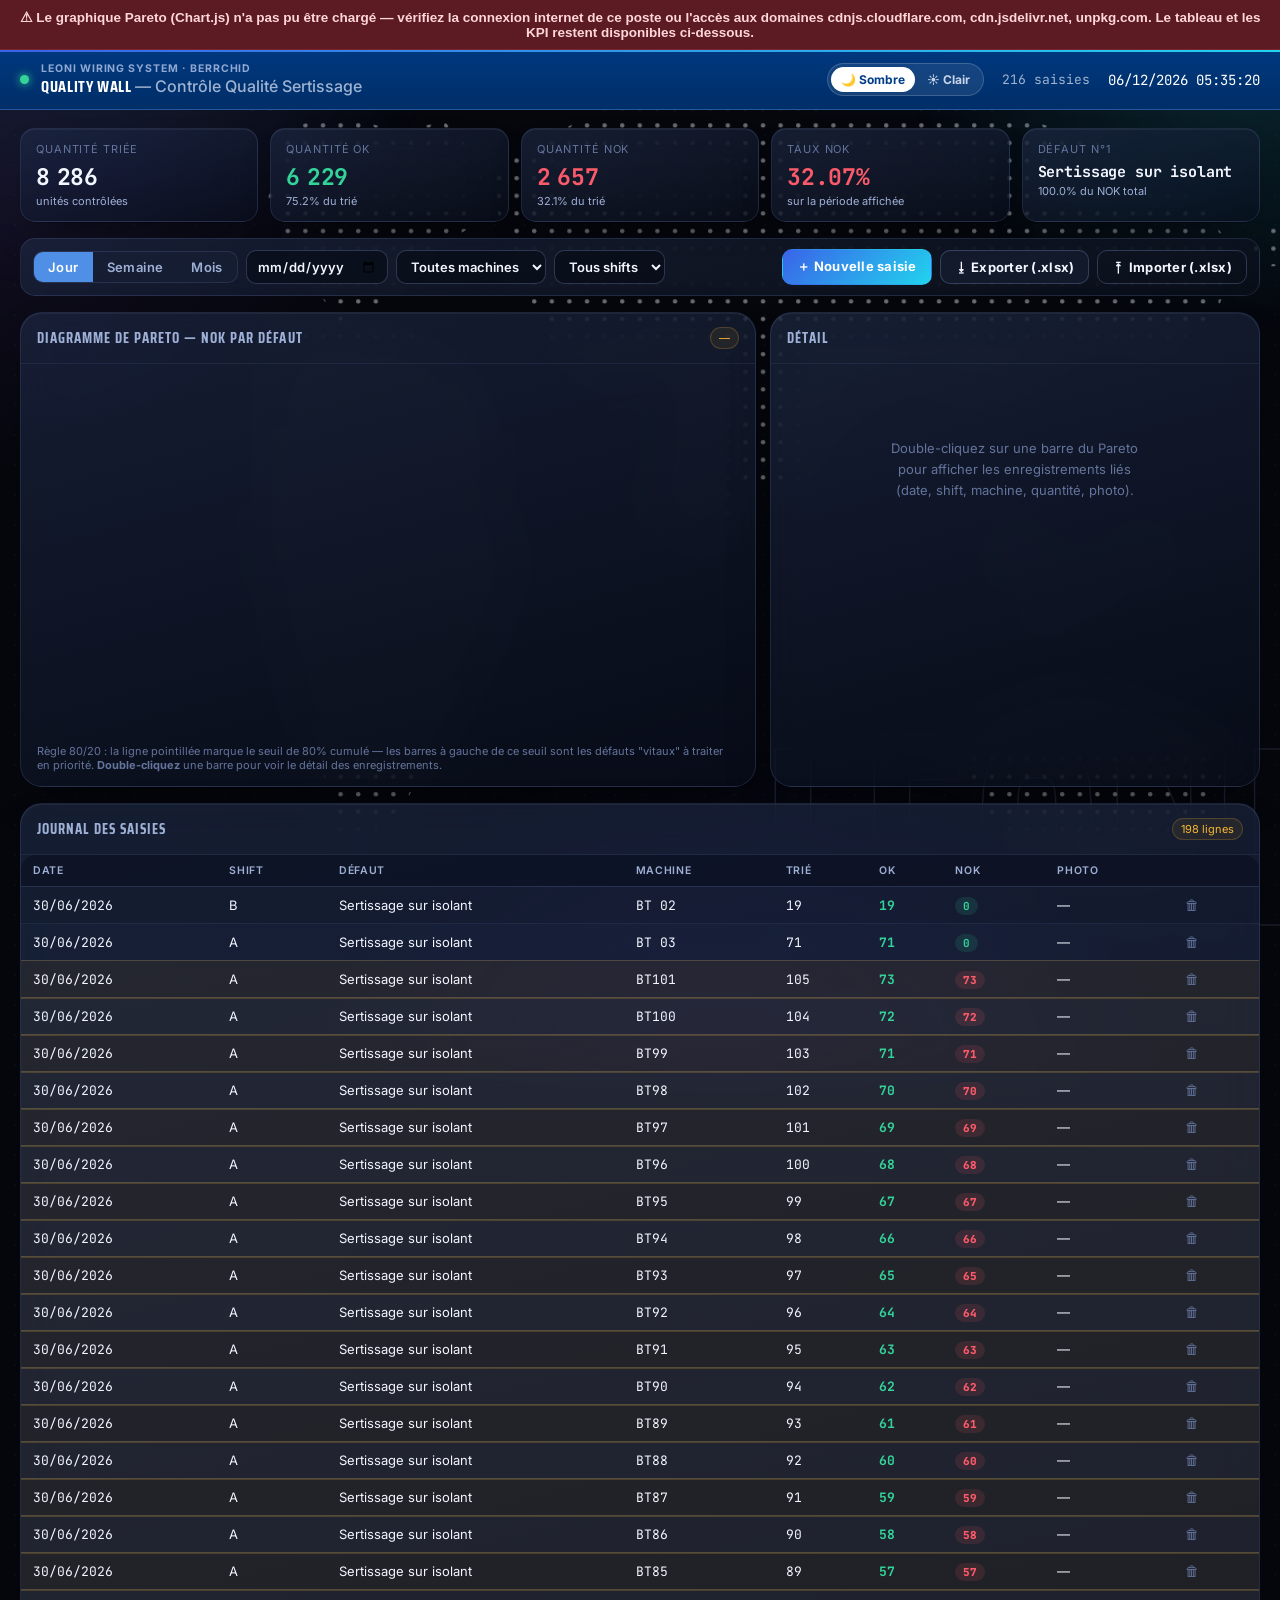
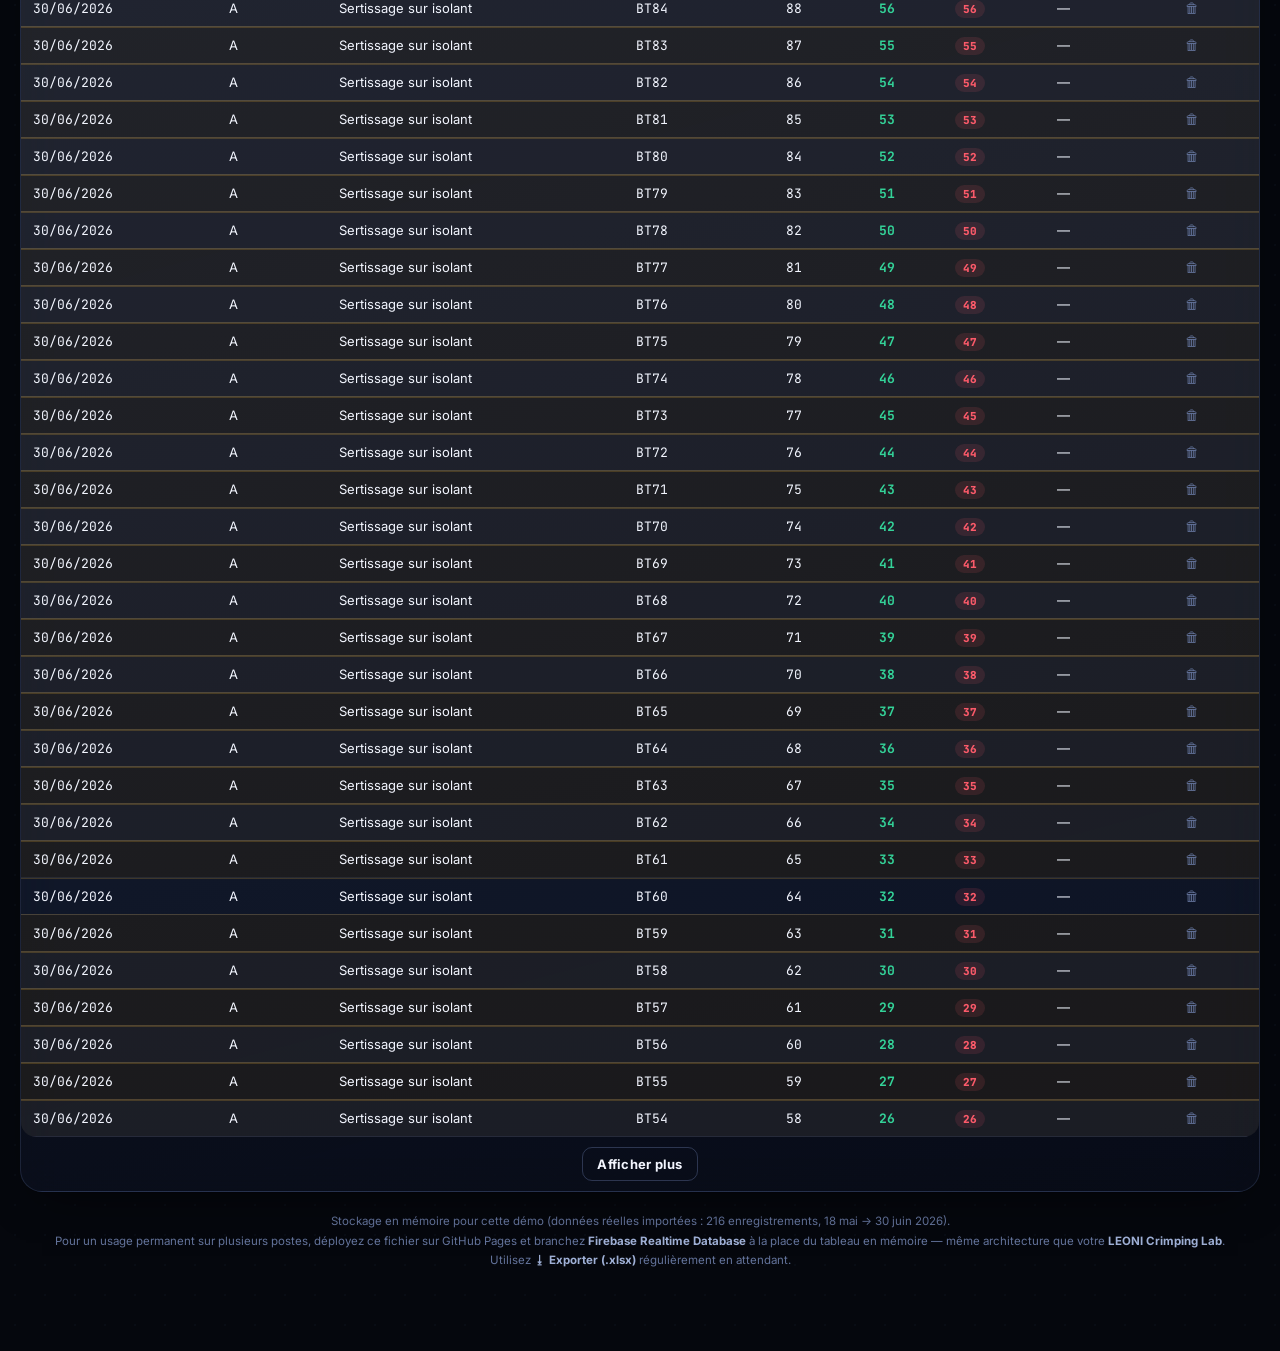
==== commit 3b705eed: "Quality Wall: rename Pareto NOK page; add login photo asset (was missing) Co-Authored-By: Claude Fab" ====
--- a/pareto-nok.html
+++ b/pareto-nok.html
@@ -3,7 +3,7 @@
 <head>
 <meta charset="UTF-8">
 <meta name="viewport" content="width=device-width, initial-scale=1.0">
-<title>PARETO NOK — Contrôle Qualité Sertissage</title>
+<title>QUALITY WALL — Contrôle Qualité Sertissage</title>
 <link rel="preconnect" href="https://fonts.googleapis.com">
 <link href="https://fonts.googleapis.com/css2?family=Inter:wght@400;500;600;700&family=JetBrains+Mono:wght@400;500;700&family=Saira+Condensed:wght@500;600;700&display=swap" rel="stylesheet">
 <script>
@@ -55,7 +55,7 @@
     <span class="led"></span>
     <div class="brand-stack">
       <span class="brand-sub">LEONI Wiring System · Berrchid</span>
-      <span class="brand">Pareto NOK <span>— Contrôle Qualité Sertissage</span></span>
+      <span class="brand">Quality Wall <span>— Contrôle Qualité Sertissage</span></span>
     </div>
   </div>
   <div class="cockpit-right">
@@ -770,7 +770,7 @@
       return;
     }
     const wb = new ExcelJS.Workbook();
-    wb.creator = 'Pareto NOK — LEONI Wiring System Berrchid';
+    wb.creator = 'Quality Wall — LEONI Wiring System Berrchid';
     wb.created = new Date();
 
     const wsData = wb.addWorksheet('Données');
--- a/theme.css
+++ b/theme.css
@@ -17,18 +17,22 @@
   --panel2:rgba(24,33,56,.55); --panel3:rgba(31,42,70,.55); --input-bg:rgba(7,11,22,.65); --pop-bg:rgba(13,19,36,.82);
   --line:rgba(148,177,255,.14); --line2:rgba(158,185,255,.24);
   --hi:#f3f6ff; --mid:#9fb0d6; --dim:#64749c;
-  --brand:#0033A0; --brand2:#7c5cdb; --accent:#5c8dff; --accent-2:#22d3ee; --accent-ink:#ffffff;
+  --brand:#003D89; --brand-dark:#002857; --brand2:#7c5cdb; --accent:#4f90e6; --accent-2:#22d3ee; --accent-ink:#ffffff;
   --green:#34d399; --crimson:#fb5a6a; --amber:#f7b733; --violet:#a78bfa;
   --chart-grid:rgba(148,177,255,.12); --chart-tick:#93a6c4;
   --grad-c:linear-gradient(180deg,#fb5a6a,#7a1f2c);
   --grad-g:linear-gradient(180deg,#34d399,#0f6b4d);
   --grad-b:linear-gradient(135deg,#3a63e8,#22d3ee);
-  --r-lg:22px; --r-md:15px; --r-sm:10px;
+  --r-lg:22px; --r-md:15px; --r-sm:10px; --r-xs:8px;
   --glass-blur:20px; --glass-sat:160%;
   --shadow:0 1px 1px rgba(0,0,0,.25),0 20px 44px -22px rgba(0,0,0,.65);
   --shadow-hover:0 2px 3px rgba(0,0,0,.3),0 30px 60px -20px rgba(0,0,0,.7);
+  --shadow-sm:0 1px 1px rgba(0,0,0,.2),0 8px 18px -10px rgba(0,0,0,.5);
   --hairline:inset 0 1px 0 rgba(255,255,255,.05);
-  --ring:0 0 0 3px rgba(92,141,255,.32);
+  --ring:0 0 0 3px rgba(79,144,230,.35);
+  --pistachio:#a8e05f; --pistachio-fill:#8bc34a; --pistachio-ink:#20330f;
+  --pistachio-ring:0 0 0 3px rgba(139,195,74,.35);
+  --space-1:4px; --space-2:8px; --space-3:12px; --space-4:16px; --space-5:20px; --space-6:24px; --space-7:32px; --space-8:40px;
 }
 [data-theme="light"]{
   --bg:#eef1f8;
@@ -37,7 +41,7 @@
   --panel2:rgba(255,255,255,.55); --panel3:rgba(255,255,255,.42); --input-bg:rgba(255,255,255,.65); --pop-bg:rgba(255,255,255,.92);
   --line:rgba(15,40,90,.10); --line2:rgba(15,40,90,.16);
   --hi:#0f1b30; --mid:#48597a; --dim:#7a89a6;
-  --brand:#0033A0; --brand2:#7c5cdb; --accent:#2350c9; --accent-2:#0891b2; --accent-ink:#ffffff;
+  --brand:#003D89; --brand-dark:#002857; --brand2:#7c5cdb; --accent:#003D89; --accent-2:#0891b2; --accent-ink:#ffffff;
   --green:#0f9d6b; --crimson:#e23744; --amber:#c07d00; --violet:#6c4fcf;
   --chart-grid:rgba(0,51,160,.10); --chart-tick:#48597a;
   --grad-c:linear-gradient(180deg,#e23744,#a31f2a);
@@ -45,8 +49,10 @@
   --grad-b:linear-gradient(135deg,#2350c9,#0891b2);
   --shadow:0 1px 1px rgba(15,27,48,.04),0 20px 40px -20px rgba(15,27,48,.14);
   --shadow-hover:0 2px 4px rgba(15,27,48,.06),0 30px 54px -18px rgba(15,27,48,.20);
+  --shadow-sm:0 1px 1px rgba(15,27,48,.03),0 8px 16px -10px rgba(15,27,48,.12);
   --hairline:inset 0 1px 0 rgba(255,255,255,.65);
-  --ring:0 0 0 3px rgba(35,80,201,.20);
+  --ring:0 0 0 3px rgba(0,61,137,.22);
+  --pistachio:#4f7a1f;
 }
 
 /* ---------- 2. Base ---------- */
@@ -56,14 +62,21 @@
 .mono{font-family:'JetBrains Mono',ui-monospace,Consolas,monospace}
 .cond{font-family:'Saira Condensed','Inter',sans-serif;letter-spacing:.04em}
 
-/* ---------- 3. Fond ambiant : halos animés + trame fine ---------- */
+/* ---------- 3. Fond ambiant : halos animés + trame fine + carte du monde LEONI ----------
+   Le pointillé "carte du monde" reprend le fond officiel LEONI (bannière corporate,
+   navy + points). Points blancs à faible alpha : lisibles sur le fond sombre, quasi
+   invisibles sur fond clair — s'adapte donc aux deux thèmes sans variante séparée.
+   Toujours en position:fixed z-index:-1, jamais au-dessus du contenu (voir #4). */
 body{
   background-color:var(--bg);
   background-image:
     radial-gradient(1100px 620px at 82% -8%, var(--bg-tint1), transparent 62%),
     radial-gradient(820px 520px at -6% 6%, var(--bg-tint2), transparent 58%),
-    radial-gradient(var(--bg-grid) 1px, transparent 1.3px);
-  background-size:auto,auto,30px 30px;
+    radial-gradient(var(--bg-grid) 1px, transparent 1.3px),
+    url("data:image/svg+xml,%3Csvg xmlns='http://www.w3.org/2000/svg' width='1000' height='500' viewBox='0 0 1000 500'%3E%3Cdefs%3E%3Cpattern id='d' width='8' height='8' patternUnits='userSpaceOnUse'%3E%3Ccircle cx='1' cy='1' r='1' fill='%23ffffff' fill-opacity='.4'/%3E%3C/pattern%3E%3CclipPath id='c'%3E%3Cpolygon points='72,68 128,50 178,56 222,68 246,95 250,120 228,138 232,165 210,195 188,222 160,232 138,212 118,178 92,188 68,158 52,118 60,88'/%3E%3Cpolygon points='196,248 232,238 262,255 282,300 278,345 262,385 240,418 216,432 200,410 192,375 186,330 190,285'/%3E%3Cpolygon points='458,58 480,52 508,60 528,55 546,75 542,102 520,116 502,138 480,146 462,120 448,90'/%3E%3Cpolygon points='456,152 498,146 530,158 552,190 548,225 558,255 548,290 530,325 512,362 495,382 480,378 470,340 458,300 448,258 442,215 444,180'/%3E%3Cpolygon points='548,78 598,50 655,44 715,52 775,48 828,66 868,86 888,116 878,146 850,162 820,152 800,172 772,186 742,172 712,188 690,218 664,222 640,198 624,172 598,178 578,158 560,128'/%3E%3Cpolygon points='628,186 658,190 664,228 646,250 624,232'/%3E%3Ccircle cx='790' cy='252' r='11'/%3E%3Ccircle cx='818' cy='264' r='9'/%3E%3Ccircle cx='846' cy='252' r='7'/%3E%3Ccircle cx='800' cy='278' r='6'/%3E%3Ccircle cx='905' cy='112' r='9'/%3E%3Ccircle cx='446' cy='46' r='8'/%3E%3Cpolygon points='772,326 816,316 856,326 882,348 876,378 848,394 808,394 778,374 766,350'/%3E%3C/clipPath%3E%3C/defs%3E%3Cg clip-path='url(%23c)'%3E%3Crect width='1000' height='500' fill='url(%23d)'/%3E%3C/g%3E%3C/svg%3E");
+  background-size:auto,auto,30px 30px,2200px 1100px;
+  background-position:0 0,0 0,0 0,78% 0%;
+  background-repeat:repeat,repeat,repeat,no-repeat;
   position:relative;
   isolation:isolate;
   transition:background-color .3s ease;
@@ -79,6 +92,26 @@
 }
 @keyframes ambientDrift{0%{transform:translate3d(0,0,0) scale(1)}100%{transform:translate3d(-2%,2%,0) scale(1.06)}}
 @media(prefers-reduced-motion:reduce){ body::before{animation:none} }
+
+/* Filigrane de marque LEONI — discret, décoratif, ne gêne jamais la lecture */
+body::after{
+  content:"LEONI";
+  position:fixed;
+  right:clamp(-30px,-2vw,0px);
+  bottom:clamp(-70px,-5vw,-30px);
+  z-index:-1;
+  pointer-events:none;
+  user-select:none;
+  font-family:'Saira Condensed','Inter',sans-serif;
+  font-weight:700;
+  font-size:clamp(160px,20vw,320px);
+  line-height:1;
+  letter-spacing:.01em;
+  color:transparent;
+  -webkit-text-stroke:1.5px var(--line2);
+  opacity:.55;
+}
+@media(max-width:720px){ body::after{ display:none } }
 @media(max-width:820px){ body::before{animation:none} }
 
 /* ---------- 4. Focus visible (base générique — chaque page peut étendre) ---------- */
